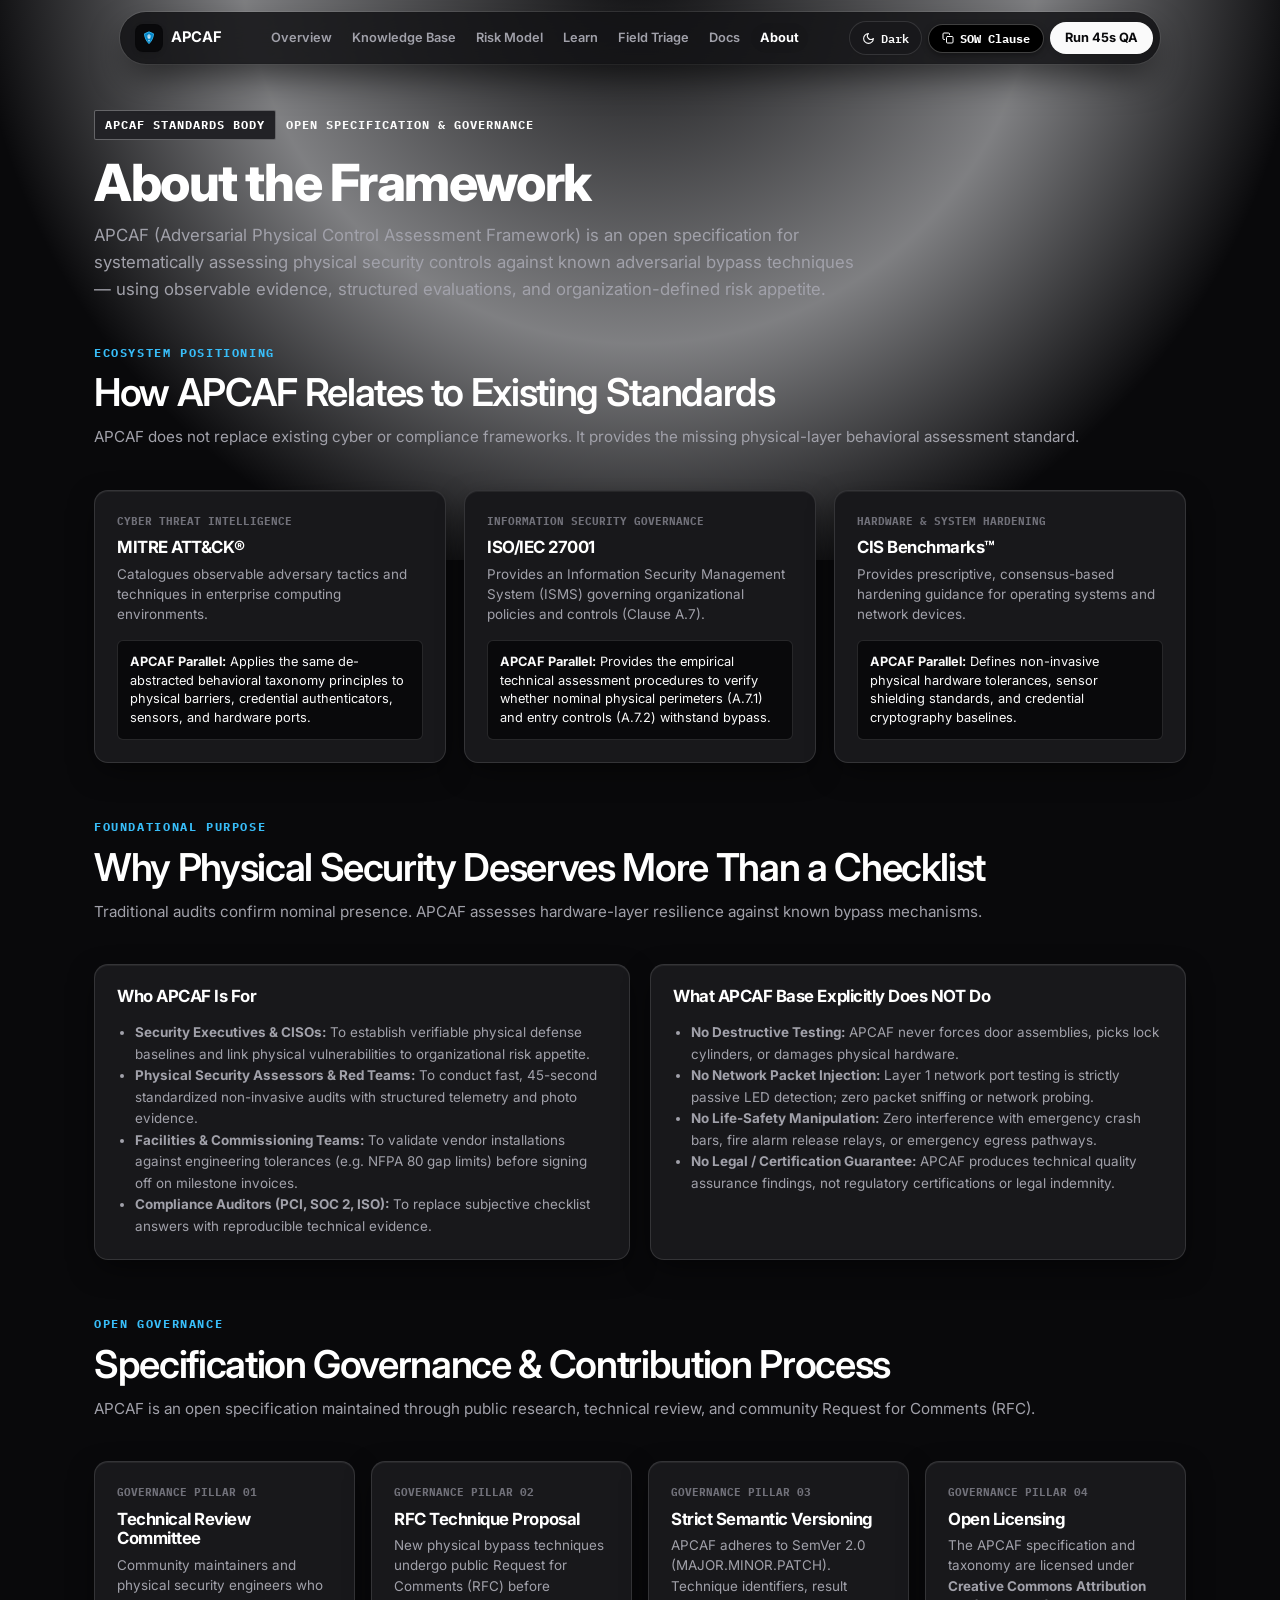
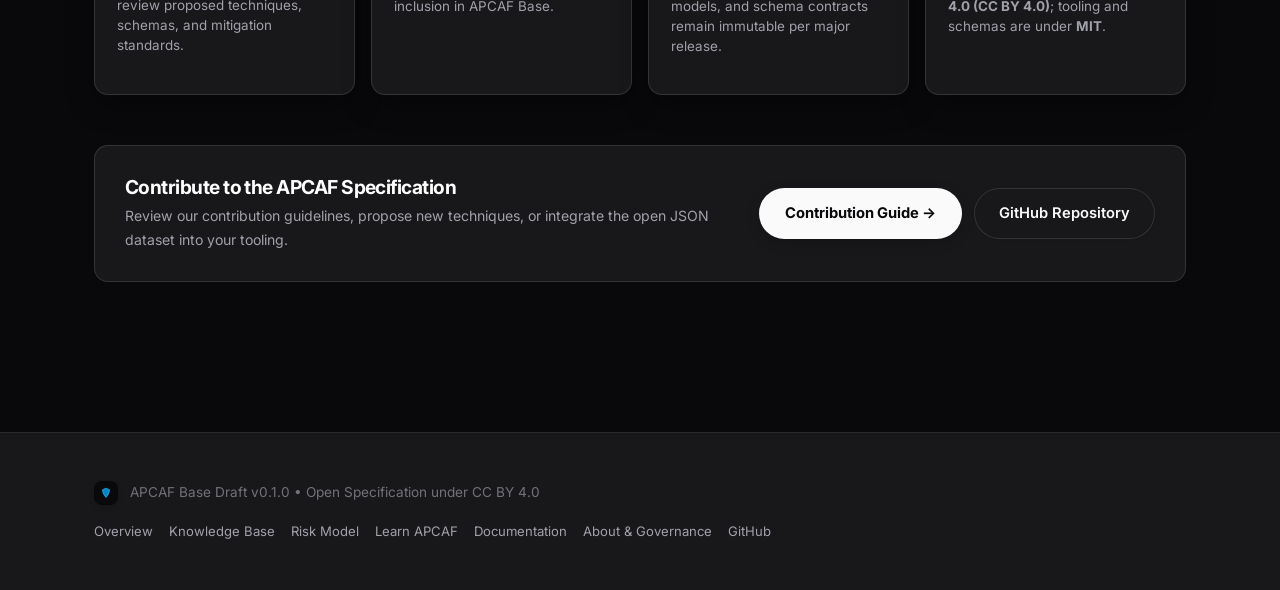
==== about.html @ a684bf60 "feat(standards): elevate APCAF into standards-grade framework with deterministic risk context & 6-ta" ====
<!DOCTYPE html>
<html lang="en">
<head>
  <meta charset="UTF-8">
  <meta name="viewport" content="width=device-width, initial-scale=1.0">
  <title>About APCAF • Open Physical Security Standard &amp; Governance</title>
  <meta name="description" content="Why APCAF exists, who it is for, framework boundaries, governance model, and how it aligns with MITRE ATT&CK, ISO 27001, and CIS Benchmarks.">
  
  <link rel="icon" type="image/svg+xml" href="favicon.svg">

  <!-- Typography System: Inter & IBM Plex Mono -->
  <link rel="preconnect" href="https://fonts.googleapis.com">
  <link rel="preconnect" href="https://fonts.gstatic.com" crossorigin>
  <link href="https://fonts.googleapis.com/css2?family=IBM+Plex+Mono:wght@400;500;600;700&family=Inter:wght@400;500;600;700;800&display=swap" rel="stylesheet">
  
  <link rel="stylesheet" href="styles.css">
</head>
<body>

  <!-- Precision Ambient Light Beam -->
  <div class="hero-ambient-glow"></div>

  <!-- High-End Navigation Bar -->
  <header class="site-header">
    <div class="nav-wrap">
      <a href="index.html" class="brand-link" aria-label="APCAF Home">
        <div class="brand-icon-box">
          <svg width="18" height="18" viewBox="0 0 64 64" fill="none">
            <path d="M32 10 L48 17 C48 31 39.5 45 32 52 C24.5 45 16 31 16 17 Z" fill="#0284c7" stroke="#38bdf8" stroke-width="3" stroke-linejoin="round" />
            <path d="M32 19 V35 M26 25 H38 M28 31 H36" stroke="#ffffff" stroke-width="3" stroke-linecap="round" />
            <circle cx="32" cy="42" r="2.5" fill="#ffffff" />
          </svg>
        </div>
        <span class="brand-badge">APCAF</span>
      </a>

      <nav>
        <ul class="nav-menu">
          <li><a href="index.html">Overview</a></li>
          <li><a href="repository.html">Knowledge Base</a></li>
          <li><a href="risk.html">Risk Model</a></li>
          <li><a href="learn.html">Learn</a></li>
          <li><a href="tools/field-triage.html">Field Triage</a></li>
          <li><a href="docs.html">Docs</a></li>
          <li><a href="about.html" class="active">About</a></li>
        </ul>
      </nav>

      <div class="nav-actions">
        <!-- Theme Toggle -->
        <button type="button" class="btn-theme-toggle" onclick="cycleTheme()" aria-label="Cycle display theme (Dark, Light, System)">
          <svg class="icon-svg" width="13" height="13" viewBox="0 0 24 24" fill="none" stroke="currentColor" stroke-width="2"><path d="M12 3a6 6 0 0 0 9 9 9 9 0 1 1-9-9Z"></path></svg>
          <span>Dark</span>
        </button>
        <button type="button" class="btn-nav-sow" onclick="openSowModal()">
          <svg width="12" height="12" viewBox="0 0 24 24" fill="none" stroke="currentColor" stroke-width="2" stroke-linecap="round" stroke-linejoin="round">
            <rect x="9" y="9" width="13" height="13" rx="2" ry="2"></rect>
            <path d="M5 15H4a2 2 0 0 1-2-2V4a2 2 0 0 1 2-2h9a2 2 0 0 1 2 2v1"></path>
          </svg>
          SOW Clause
        </button>
        <a href="tools/field-triage.html" class="btn-nav-primary">
          Run 45s QA
        </a>
        <button type="button" class="btn-mobile-menu-toggle" id="mobileMenuToggleBtn" onclick="toggleMobileMenu()" aria-label="Toggle Navigation Menu">
          <svg width="18" height="18" viewBox="0 0 24 24" fill="none" stroke="currentColor" stroke-width="2" stroke-linecap="round" stroke-linejoin="round">
            <line x1="3" y1="12" x2="21" y2="12"></line>
            <line x1="3" y1="6" x2="21" y2="6"></line>
            <line x1="3" y1="18" x2="21" y2="18"></line>
          </svg>
        </button>
      </div>

      <!-- Mobile Navigation Drawer -->
      <div class="mobile-nav-drawer" id="mobileNavMenu">
        <a href="index.html" onclick="closeMobileMenu()">Overview</a>
        <a href="repository.html" onclick="closeMobileMenu()">Knowledge Base (Rules)</a>
        <a href="risk.html" onclick="closeMobileMenu()">Risk Model</a>
        <a href="learn.html" onclick="closeMobileMenu()">Learn APCAF (Field Guide)</a>
        <a href="tools/field-triage.html" onclick="closeMobileMenu()">45s Field Triage</a>
        <a href="docs.html" onclick="closeMobileMenu()">Technical Documentation</a>
        <a href="about.html" class="active" onclick="closeMobileMenu()">About &amp; Governance</a>
      </div>
    </div>
  </header>

  <main class="container risk-page-wrap">
    
    <!-- Hero Block -->
    <div class="risk-head-block">
      <div class="spec-tagline">
        <span class="spec-tagline-kicker">APCAF STANDARDS BODY</span>
        <span class="spec-tagline-title">OPEN SPECIFICATION &amp; GOVERNANCE</span>
      </div>
      <h1 style="font-size: clamp(2rem, 4.2vw, 3.2rem); font-weight: 800; color: var(--text-pure); margin-bottom: 12px; line-height: 1.1;">
        About the Framework
      </h1>
      <p style="font-size: 1.05rem; color: var(--text-body); line-height: 1.6; max-width: 780px;">
        APCAF (Adversarial Physical Control Assessment Framework) is an open specification for systematically assessing physical security controls against known adversarial bypass techniques — using observable evidence, structured evaluations, and organization-defined risk appetite.
      </p>
    </div>

    <!-- Section 1: Strategic Alignment Matrix -->
    <section style="margin-bottom: 50px;">
      <div class="section-head">
        <span class="section-eyebrow">Ecosystem Positioning</span>
        <h2>How APCAF Relates to Existing Standards</h2>
        <p>APCAF does not replace existing cyber or compliance frameworks. It provides the missing physical-layer behavioral assessment standard.</p>
      </div>

      <div style="display: grid; grid-template-columns: repeat(auto-fit, minmax(280px, 1fr)); gap: 18px;">
        
        <div class="risk-axis-card">
          <div class="scenario-tag">Cyber Threat Intelligence</div>
          <h3>MITRE ATT&amp;CK&reg;</h3>
          <p>Catalogues observable adversary tactics and techniques in enterprise computing environments.</p>
          <div style="margin-top: auto; padding: 12px; background: var(--bg-app); border: 1px solid var(--border-card); border-radius: var(--radius-xs); font-size: 0.8rem; color: var(--text-head); line-height: 1.45;">
            <strong>APCAF Parallel:</strong> Applies the same de-abstracted behavioral taxonomy principles to physical barriers, credential authenticators, sensors, and hardware ports.
          </div>
        </div>

        <div class="risk-axis-card">
          <div class="scenario-tag">Information Security Governance</div>
          <h3>ISO/IEC 27001</h3>
          <p>Provides an Information Security Management System (ISMS) governing organizational policies and controls (Clause A.7).</p>
          <div style="margin-top: auto; padding: 12px; background: var(--bg-app); border: 1px solid var(--border-card); border-radius: var(--radius-xs); font-size: 0.8rem; color: var(--text-head); line-height: 1.45;">
            <strong>APCAF Parallel:</strong> Provides the empirical technical assessment procedures to verify whether nominal physical perimeters (A.7.1) and entry controls (A.7.2) withstand bypass.
          </div>
        </div>

        <div class="risk-axis-card">
          <div class="scenario-tag">Hardware &amp; System Hardening</div>
          <h3>CIS Benchmarks&trade;</h3>
          <p>Provides prescriptive, consensus-based hardening guidance for operating systems and network devices.</p>
          <div style="margin-top: auto; padding: 12px; background: var(--bg-app); border: 1px solid var(--border-card); border-radius: var(--radius-xs); font-size: 0.8rem; color: var(--text-head); line-height: 1.45;">
            <strong>APCAF Parallel:</strong> Defines non-invasive physical hardware tolerances, sensor shielding standards, and credential cryptography baselines.
          </div>
        </div>

      </div>
    </section>

    <!-- Section 2: Core Purpose & Audience -->
    <section style="margin-bottom: 50px;">
      <div class="section-head">
        <span class="section-eyebrow">Foundational Purpose</span>
        <h2>Why Physical Security Deserves More Than a Checklist</h2>
        <p>Traditional audits confirm nominal presence. APCAF assesses hardware-layer resilience against known bypass mechanisms.</p>
      </div>

      <div style="display: grid; grid-template-columns: 1fr 1fr; gap: 20px;">
        
        <div class="risk-axis-card">
          <h3>Who APCAF Is For</h3>
          <ul style="font-size: 0.84rem; color: var(--text-body); line-height: 1.6; padding-left: 18px; margin-top: 10px;">
            <li><strong>Security Executives &amp; CISOs:</strong> To establish verifiable physical defense baselines and link physical vulnerabilities to organizational risk appetite.</li>
            <li><strong>Physical Security Assessors &amp; Red Teams:</strong> To conduct fast, 45-second standardized non-invasive audits with structured telemetry and photo evidence.</li>
            <li><strong>Facilities &amp; Commissioning Teams:</strong> To validate vendor installations against engineering tolerances (e.g. NFPA 80 gap limits) before signing off on milestone invoices.</li>
            <li><strong>Compliance Auditors (PCI, SOC 2, ISO):</strong> To replace subjective checklist answers with reproducible technical evidence.</li>
          </ul>
        </div>

        <div class="risk-axis-card">
          <h3>What APCAF Base Explicitly Does NOT Do</h3>
          <ul style="font-size: 0.84rem; color: var(--text-body); line-height: 1.6; padding-left: 18px; margin-top: 10px;">
            <li><strong>No Destructive Testing:</strong> APCAF never forces door assemblies, picks lock cylinders, or damages physical hardware.</li>
            <li><strong>No Network Packet Injection:</strong> Layer 1 network port testing is strictly passive LED detection; zero packet sniffing or network probing.</li>
            <li><strong>No Life-Safety Manipulation:</strong> Zero interference with emergency crash bars, fire alarm release relays, or emergency egress pathways.</li>
            <li><strong>No Legal / Certification Guarantee:</strong> APCAF produces technical quality assurance findings, not regulatory certifications or legal indemnity.</li>
          </ul>
        </div>

      </div>
    </section>

    <!-- Section 3: Open Governance Model -->
    <section style="margin-bottom: 50px;">
      <div class="section-head">
        <span class="section-eyebrow">Open Governance</span>
        <h2>Specification Governance &amp; Contribution Process</h2>
        <p>APCAF is an open specification maintained through public research, technical review, and community Request for Comments (RFC).</p>
      </div>

      <div style="display: grid; grid-template-columns: repeat(auto-fit, minmax(260px, 1fr)); gap: 16px;">
        
        <div class="risk-axis-card">
          <div class="scenario-tag">Governance Pillar 01</div>
          <h3>Technical Review Committee</h3>
          <p>Community maintainers and physical security engineers who review proposed techniques, schemas, and mitigation standards.</p>
        </div>

        <div class="risk-axis-card">
          <div class="scenario-tag">Governance Pillar 02</div>
          <h3>RFC Technique Proposal</h3>
          <p>New physical bypass techniques undergo public Request for Comments (RFC) before inclusion in APCAF Base.</p>
        </div>

        <div class="risk-axis-card">
          <div class="scenario-tag">Governance Pillar 03</div>
          <h3>Strict Semantic Versioning</h3>
          <p>APCAF adheres to SemVer 2.0 (MAJOR.MINOR.PATCH). Technique identifiers, result models, and schema contracts remain immutable per major release.</p>
        </div>

        <div class="risk-axis-card">
          <div class="scenario-tag">Governance Pillar 04</div>
          <h3>Open Licensing</h3>
          <p>The APCAF specification and taxonomy are licensed under <strong>Creative Commons Attribution 4.0 (CC BY 4.0)</strong>; tooling and schemas are under <strong>MIT</strong>.</p>
        </div>

      </div>
    </section>

    <!-- Bottom CTA Bar -->
    <div style="background: var(--bg-surface); border: 1px solid var(--border-card); border-radius: var(--radius-md); padding: 30px; display: flex; align-items: center; justify-content: space-between; flex-wrap: wrap; gap: 20px;">
      <div>
        <h3 style="font-size: 1.2rem; font-weight: 700; color: var(--text-pure); margin-bottom: 6px;">Contribute to the APCAF Specification</h3>
        <p style="font-size: 0.88rem; color: var(--text-body); max-width: 600px;">Review our contribution guidelines, propose new techniques, or integrate the open JSON dataset into your tooling.</p>
      </div>
      <div style="display: flex; gap: 12px; flex-wrap: wrap;">
        <a href="https://github.com/zoecyber001/APCAF/blob/main/CONTRIBUTING.md" target="_blank" rel="noopener" class="resend-btn-main">
          Contribution Guide →
        </a>
        <a href="https://github.com/zoecyber001/APCAF" target="_blank" rel="noopener" class="resend-btn-ghost">
          GitHub Repository
        </a>
      </div>
    </div>

  </main>

  <!-- Site Footer -->
  <footer class="site-footer">
    <div class="container footer-inner">
      <div style="display: flex; align-items: center; gap: 12px;">
        <div class="brand-icon-box" style="width: 24px; height: 24px;">
          <svg width="14" height="14" viewBox="0 0 64 64" fill="none">
            <path d="M32 10 L48 17 C48 31 39.5 45 32 52 C24.5 45 16 31 16 17 Z" fill="#0284c7" stroke="#38bdf8" stroke-width="3" stroke-linejoin="round" />
          </svg>
        </div>
        <div style="font-size: 0.85rem; color: var(--text-dim);">
          APCAF Base Draft v0.1.0 • Open Specification under CC BY 4.0
        </div>
      </div>
      <div style="display: flex; gap: 16px; flex-wrap: wrap;">
        <a href="index.html" style="font-size: 0.82rem; color: var(--text-body);">Overview</a>
        <a href="repository.html" style="font-size: 0.82rem; color: var(--text-body);">Knowledge Base</a>
        <a href="risk.html" style="font-size: 0.82rem; color: var(--text-body);">Risk Model</a>
        <a href="learn.html" style="font-size: 0.82rem; color: var(--text-body);">Learn APCAF</a>
        <a href="docs.html" style="font-size: 0.82rem; color: var(--text-body);">Documentation</a>
        <a href="about.html" style="font-size: 0.82rem; color: var(--text-body);">About &amp; Governance</a>
        <a href="https://github.com/zoecyber001/APCAF" target="_blank" rel="noopener" style="font-size: 0.82rem; color: var(--text-body);">GitHub</a>
      </div>
    </div>
  </footer>

  <!-- SOW Consent Clause Modal Sheet -->
  <div class="modal-overlay modal-sheet-backdrop" id="sowModal">
    <div class="modal-sheet modal-sheet-card">
      <div class="modal-sheet-head modal-sheet-header">
        <div>
          <span class="chip-tag">Engagement Addendum</span>
          <h3 style="margin-top: 6px; font-size: 1.15rem;">Audit Scope &amp; Consent Clause</h3>
        </div>
        <button type="button" class="modal-close-btn" onclick="closeSowModal()" aria-label="Close">
          <svg width="14" height="14" viewBox="0 0 24 24" fill="none" stroke="currentColor" stroke-width="2" stroke-linecap="round" stroke-linejoin="round">
            <line x1="18" y1="6" x2="6" y2="18"></line>
            <line x1="6" y1="6" x2="18" y2="18"></line>
          </svg>
        </button>
      </div>
      <div class="modal-sheet-body">
        <p style="font-size: 0.86rem; color: var(--text-body); margin-bottom: 14px;">
          Standard single-sentence addendum for Master Services Agreements (MSA), Statements of Work (SOW), and vendor commissioning contracts:
        </p>
        <div class="sow-clause-box" id="sowClauseText">"Client explicitly authorizes the assessment team to perform non-invasive physical security control evaluations, passive radio frequency (RF) credential reads, and non-intrusive physical network port link detection during the inspection to verify vendor hardware installation specifications."</div>
        <div style="margin-top: 14px; font-size: 0.8rem; color: var(--text-dim);">
          &bull; <strong>Strictly Non-Invasive:</strong> Zero packet transmission, zero destructive bypass tools, zero life-safety interference.<br>
          &bull; <strong>Defensible Quality Assurance:</strong> Yields structured observations and deterministic risk context.
        </div>
      </div>
      <div class="modal-sheet-actions">
        <button type="button" class="resend-btn-main" style="width: 100%;" onclick="copySowClause()">
          Copy SOW Clause to Clipboard
        </button>
      </div>
    </div>
  </div>

  <script src="app.js"></script>
</body>
</html>
---- styles.css ----
/* ==========================================================================
   APCAF - Institutional Design System & Theme Engine
   Dark Mode (Default & Terminal/Field Ops) • Light Mode (Documentation & Reports)
   Typography: Strict Standards System: Inter (UI / Headings / Body) & IBM Plex Mono (Technical / Data / Metrics)
   ========================================================================== */

:root,
[data-theme="dark"] {
  /* High-Precision Institutional Dark Palette (Default) */
  --bg-app: #09090b;
  --bg-subtle: #121215;
  --bg-surface: #18181b;
  --bg-surface-elevated: #222226;
  --bg-surface-hover: #27272a;
  --bg-glass: rgba(18, 18, 21, 0.85);
  --bg-glass-card: rgba(24, 24, 27, 0.92);

  /* Hairline Precision Borders & Calipers */
  --border-subtle: rgba(255, 255, 255, 0.08);
  --border-card: rgba(255, 255, 255, 0.12);
  --border-active: rgba(255, 255, 255, 0.30);
  --border-dark: #38bdf8;

  /* Typography */
  --text-pure: #ffffff;
  --text-head: #fafafa;
  --text-body: #a1a1aa;
  --text-dim: #71717a;
  --text-muted: #52525b;

  /* Primary Action Buttons */
  --btn-primary-bg: #fafafa;
  --btn-primary-text: #09090b;
  --btn-primary-hover: #ffffff;

  /* Status Colors */
  --status-hardened: #22c55e;
  --status-hardened-bg: rgba(34, 197, 94, 0.12);
  --status-hardened-border: rgba(34, 197, 94, 0.28);

  --status-defect: #ef4444;
  --status-defect-bg: rgba(239, 68, 68, 0.12);
  --status-defect-border: rgba(239, 68, 68, 0.28);

  --status-warning: #f59e0b;
  --status-warning-bg: rgba(245, 158, 11, 0.12);
  --status-warning-border: rgba(245, 158, 11, 0.28);

  --accent-sky: #38bdf8;
  --accent-sky-bg: rgba(56, 189, 248, 0.12);
  --accent-blue-subtle: #38bdf8;

  /* Typography: Strict Institutional Standards System */
  --font-sans: 'Inter', -apple-system, BlinkMacSystemFont, 'Segoe UI', Roboto, sans-serif;
  --font-display: 'Inter', -apple-system, BlinkMacSystemFont, 'Segoe UI', Roboto, sans-serif;
  --font-mono: 'IBM Plex Mono', monospace;

  /* Physics & Radii */
  --ease-spring: cubic-bezier(0.16, 1, 0.3, 1);
  --ease-out: cubic-bezier(0.25, 1, 0.5, 1);
  
  --radius-xs: 6px;
  --radius-sm: 10px;
  --radius-md: 14px;
  --radius-lg: 20px;
  --radius-pill: 9999px;

  /* Ambient Soft Layered Shadows */
  --shadow-card: 0 10px 30px -6px rgba(0, 0, 0, 0.6), inset 0 1px 0 rgba(255, 255, 255, 0.06);
  --shadow-nav: 0 16px 36px -8px rgba(0, 0, 0, 0.7), 0 0 0 1px rgba(255, 255, 255, 0.1);
  --shadow-modal: 0 32px 80px -16px rgba(0, 0, 0, 0.8), 0 0 0 1px var(--border-card);
}

[data-theme="light"] {
  /* High-End Swiss & Enterprise Light Neutral Palette */
  --bg-app: #f8fafc;
  --bg-subtle: #f1f5f9;
  --bg-surface: #ffffff;
  --bg-surface-elevated: #f8fafc;
  --bg-surface-hover: #e2e8f0;
  --bg-glass: rgba(255, 255, 255, 0.90);
  --bg-glass-card: rgba(255, 255, 255, 0.96);

  --border-subtle: rgba(0, 0, 0, 0.07);
  --border-card: rgba(0, 0, 0, 0.10);
  --border-active: rgba(0, 0, 0, 0.24);
  --border-dark: #09090b;

  --text-pure: #09090b;
  --text-head: #0f172a;
  --text-body: #334155;
  --text-dim: #64748b;
  --text-muted: #94a3b8;

  --btn-primary-bg: #0f172a;
  --btn-primary-text: #ffffff;
  --btn-primary-hover: #1e293b;

  --status-hardened: #15803d;
  --status-hardened-bg: #f0fdf4;
  --status-hardened-border: #bbf7d0;

  --status-defect: #b91c1c;
  --status-defect-bg: #fef2f2;
  --status-defect-border: #fecaca;

  --status-warning: #b45309;
  --status-warning-bg: #fffbeb;
  --status-warning-border: #fde68a;

  --accent-sky: #0284c7;
  --accent-sky-bg: #f0f9ff;
  --accent-blue-subtle: #0284c7;

  --shadow-card: 0 10px 30px -6px rgba(0, 0, 0, 0.04), 0 20px 40px -12px rgba(0, 0, 0, 0.02), inset 0 1px 0 rgba(255, 255, 255, 1);
  --shadow-nav: 0 16px 36px -8px rgba(0, 0, 0, 0.08), 0 0 0 1px rgba(0, 0, 0, 0.06), inset 0 1px 0 rgba(255, 255, 255, 0.95);
  --shadow-modal: 0 32px 80px -16px rgba(0, 0, 0, 0.16), 0 0 0 1px var(--border-card);
}

/* Reset */
*, *::before, *::after {
  box-sizing: border-box;
  margin: 0;
  padding: 0;
}

html {
  scroll-behavior: smooth;
  -webkit-text-size-adjust: 100%;
}

/* Accessible Focus Indicators */
:focus-visible {
  outline: 2px solid var(--accent-blue-subtle);
  outline-offset: 2px;
}

/* Reduced Motion Override */
@media (prefers-reduced-motion: reduce) {
  *, *::before, *::after {
    animation-duration: 0.01ms !important;
    animation-iteration-count: 1 !important;
    transition-duration: 0.01ms !important;
    scroll-behavior: auto !important;
  }
}

body {
  background-color: var(--bg-app);
  color: var(--text-head);
  font-family: var(--font-sans);
  line-height: 1.6;
  -webkit-font-smoothing: antialiased;
  -moz-osx-font-smoothing: grayscale;
  overflow-x: hidden;
  position: relative;
  min-height: 100vh;
}

.icon-svg {
  display: inline-block;
  vertical-align: middle;
  flex-shrink: 0;
}

/* Crisp Top Ambient Light Beam */
.hero-ambient-glow {
  position: absolute;
  top: 0;
  left: 50%;
  transform: translateX(-50%);
  width: 100%;
  max-width: 1400px;
  height: clamp(380px, 45vw, 560px);
  background: radial-gradient(circle at 50% -10%, rgba(0, 0, 0, 0.035) 0%, rgba(244, 245, 248, 0.5) 45%, transparent 75%);
  pointer-events: none;
  z-index: 0;
}

h1, h2, h3, h4 {
  font-family: var(--font-sans);
  color: var(--text-pure);
  letter-spacing: -0.028em;
  line-height: 1.15;
  font-weight: 600;
}

p {
  color: var(--text-body);
  font-size: 0.95rem;
  line-height: 1.65;
}

a {
  color: var(--text-head);
  text-decoration: none;
  transition: color 140ms var(--ease-out);
}

a:hover {
  color: var(--text-pure);
}

code, pre {
  font-family: var(--font-mono);
  font-variant-numeric: tabular-nums;
}

.container {
  width: 100%;
  max-width: 1140px;
  margin: 0 auto;
  padding: 0 clamp(16px, 3.5vw, 24px);
  position: relative;
  z-index: 1;
}

/* ==========================================================================
   High-End Glassmorphic Floating Island Navigation
   ========================================================================== */
.site-header {
  position: fixed;
  top: 12px;
  left: 0;
  right: 0;
  z-index: 100;
  pointer-events: none;
  display: flex;
  justify-content: center;
  padding: 0 clamp(10px, 2vw, 16px);
}

.nav-wrap {
  pointer-events: auto;
  width: 100%;
  max-width: 1040px;
  height: 52px;
  background: var(--bg-glass);
  backdrop-filter: blur(28px) saturate(200%);
  -webkit-backdrop-filter: blur(28px) saturate(200%);
  border: 1px solid rgba(0, 0, 0, 0.08);
  border-radius: var(--radius-pill);
  box-shadow: var(--shadow-nav);
  display: flex;
  align-items: center;
  justify-content: space-between;
  padding: 0 6px 0 clamp(8px, 1.5vw, 14px);
  position: relative;
  transition: transform 200ms var(--ease-spring), box-shadow 200ms ease;
}

.brand-link {
  display: flex;
  align-items: center;
  gap: 8px;
  text-decoration: none;
  flex-shrink: 0;
}

.brand-icon-box {
  width: 28px;
  height: 28px;
  border-radius: 8px;
  background: #09090b;
  border: 1px solid rgba(0, 0, 0, 0.1);
  display: flex;
  align-items: center;
  justify-content: center;
  color: #ffffff;
  box-shadow: 0 2px 5px rgba(0, 0, 0, 0.12);
}

.brand-badge {
  font-family: var(--font-sans);
  font-size: 0.92rem;
  font-weight: 700;
  letter-spacing: -0.02em;
  color: var(--text-pure);
}

.nav-menu {
  display: flex;
  align-items: center;
  gap: 2px;
  list-style: none;
}

.nav-menu a {
  font-size: 0.8rem;
  font-weight: 600;
  color: var(--text-body);
  padding: 5px 9px;
  border-radius: var(--radius-pill);
  transition: color 140ms var(--ease-out), background 140ms var(--ease-out);
  display: inline-block;
  white-space: nowrap;
}

.nav-menu a:hover {
  color: var(--text-pure);
  background: rgba(0, 0, 0, 0.04);
}

.nav-menu a.active {
  color: var(--text-pure);
  background: rgba(0, 0, 0, 0.06);
  font-weight: 700;
}

.nav-actions {
  display: flex;
  align-items: center;
  gap: 6px;
  flex-shrink: 0;
}

/* Mobile Menu Toggle Button */
.btn-mobile-menu-toggle {
  display: none;
  align-items: center;
  justify-content: center;
  width: 36px;
  height: 36px;
  border-radius: var(--radius-pill);
  background: var(--bg-surface);
  border: 1px solid var(--border-card);
  color: var(--text-head);
  cursor: pointer;
  padding: 0;
  transition: all 140ms var(--ease-out);
}

.btn-mobile-menu-toggle:hover {
  background: var(--bg-subtle);
  color: var(--text-pure);
}

/* Mobile Navigation Dropdown Sheet */
.mobile-nav-drawer {
  position: absolute;
  top: calc(100% + 10px);
  left: 0;
  right: 0;
  background: var(--bg-surface);
  border: 1px solid var(--border-card);
  border-radius: var(--radius-md);
  box-shadow: var(--shadow-modal);
  padding: 12px;
  display: none;
  flex-direction: column;
  gap: 4px;
  z-index: 250;
  animation: fadeIn 150ms var(--ease-spring);
}

.mobile-nav-drawer.open {
  display: flex;
}

.mobile-nav-drawer a {
  display: flex;
  align-items: center;
  justify-content: space-between;
  padding: 10px 14px;
  font-size: 0.88rem;
  font-weight: 600;
  color: var(--text-body);
  border-radius: var(--radius-sm);
  transition: all 120ms ease;
}

.mobile-nav-drawer a:hover, .mobile-nav-drawer a.active {
  background: var(--bg-surface-elevated);
  color: var(--text-pure);
}

.mobile-nav-drawer a.active {
  color: var(--text-pure);
  font-weight: 700;
}

.btn-nav-sow {
  padding: 6px 13px;
  font-size: 0.76rem;
  font-weight: 700;
  font-family: var(--font-mono);
  border-radius: var(--radius-pill);
  background: #000000 !important;
  color: #ffffff !important;
  border: 1px solid rgba(255, 255, 255, 0.25) !important;
  cursor: pointer;
  display: inline-flex;
  align-items: center;
  gap: 6px;
  box-shadow: 0 2px 6px rgba(0, 0, 0, 0.4);
  transition: all 140ms var(--ease-out);
  white-space: nowrap;
}

.btn-nav-sow svg {
  stroke: #ffffff !important;
}

.btn-nav-sow:hover {
  background: #18181b !important;
  color: #ffffff !important;
  border-color: rgba(255, 255, 255, 0.5) !important;
}

.btn-nav-primary {
  padding: 6px 15px;
  font-size: 0.8rem;
  font-weight: 700;
  border-radius: var(--radius-pill);
  background: var(--btn-primary-bg);
  color: var(--btn-primary-text);
  border: none;
  cursor: pointer;
  text-decoration: none;
  display: inline-flex;
  align-items: center;
  gap: 6px;
  box-shadow: 0 2px 6px rgba(0, 0, 0, 0.12);
  transition: transform 120ms var(--ease-spring), background 140ms var(--ease-out);
  white-space: nowrap;
}

.btn-nav-primary:hover {
  background: var(--btn-primary-hover);
}

.btn-nav-primary:active {
  transform: scale(0.96);
}

/* Responsive Navigation Breakpoints */
@media (max-width: 980px) {
  .nav-menu { display: none; }
  .btn-mobile-menu-toggle { display: inline-flex; }
}

@media (max-width: 600px) {
  .btn-nav-sow { display: none; }
}

@media (max-width: 460px) {
  .btn-nav-primary { display: none; }
}

@media (max-width: 480px) {
  .nav-wrap { height: 48px; padding: 0 4px 0 8px; }
  .brand-icon-box { width: 26px; height: 26px; }
  .brand-badge { font-size: 0.88rem; }
  .btn-mobile-menu-toggle { width: 32px; height: 32px; }
}

@media (max-width: 360px) {
  .brand-badge { display: none; }
}

/* ==========================================================================
   2-Column Hero Section with Seamless 3D Holographic WebGL Shield
   ========================================================================== */
.hero-section {
  padding: 104px 0 60px;
  position: relative;
}

.hero-grid {
  display: grid;
  grid-template-columns: 1.1fr 1fr;
  gap: clamp(20px, 4vw, 40px);
  align-items: center;
}

@media (max-width: 960px) {
  .hero-section {
    padding: 80px 0 32px;
  }

  .hero-grid {
    grid-template-columns: 1fr;
    gap: 18px;
    text-align: center;
  }

  .hero-left {
    align-items: center;
    text-align: center;
  }

  .resend-hero-title {
    font-size: clamp(1.95rem, 6.2vw, 3rem);
    margin-bottom: 12px;
  }

  .resend-hero-subtitle {
    font-size: 0.95rem;
    margin-left: auto;
    margin-right: auto;
    margin-bottom: 18px;
    max-width: 480px;
  }

  .resend-btn-cluster {
    justify-content: center;
    margin-bottom: 20px;
  }

  .hero-stats-row {
    justify-content: center;
    padding-top: 14px;
  }

  .hero-3d-stage {
    order: 2;
    height: clamp(200px, 45vw, 280px);
    min-height: 180px;
    margin-top: 4px;
  }
}

.hero-left {
  display: flex;
  flex-direction: column;
  align-items: flex-start;
  text-align: left;
}

.resend-hero-title {
  font-size: clamp(2.4rem, 5.5vw, 4.1rem);
  font-weight: 800;
  letter-spacing: -0.035em;
  line-height: 1.08;
  color: var(--text-pure);
  margin-bottom: clamp(16px, 2.5vw, 22px);
  word-break: break-word;
  text-rendering: optimizeLegibility;
  -webkit-font-smoothing: antialiased;
  -moz-osx-font-smoothing: grayscale;
}

.resend-hero-subtitle {
  font-size: clamp(1rem, 2vw, 1.15rem);
  color: var(--text-body);
  line-height: 1.55;
  margin-bottom: clamp(20px, 3.5vw, 28px);
  max-width: 520px;
}

.resend-btn-cluster {
  display: flex;
  align-items: center;
  gap: 12px;
  flex-wrap: wrap;
  margin-bottom: clamp(24px, 4vw, 32px);
  width: 100%;
}

.resend-btn-main {
  display: inline-flex;
  align-items: center;
  justify-content: center;
  gap: 8px;
  padding: 13px 26px;
  border-radius: var(--radius-pill);
  background: var(--btn-primary-bg);
  color: var(--btn-primary-text);
  font-size: 0.92rem;
  font-weight: 700;
  text-decoration: none;
  cursor: pointer;
  border: none;
  box-shadow: 0 4px 14px rgba(0, 0, 0, 0.15);
  transition: transform 120ms var(--ease-spring), background 140ms var(--ease-out);
  min-height: 44px;
}

.resend-btn-main:hover {
  background: var(--btn-primary-hover);
}

.resend-btn-main:active {
  transform: scale(0.97);
}

.resend-btn-ghost {
  display: inline-flex;
  align-items: center;
  justify-content: center;
  gap: 8px;
  padding: 13px 24px;
  border-radius: var(--radius-pill);
  background: var(--bg-surface);
  border: 1px solid var(--border-card);
  color: var(--text-head);
  font-size: 0.92rem;
  font-weight: 600;
  text-decoration: none;
  cursor: pointer;
  box-shadow: 0 1px 3px rgba(0, 0, 0, 0.04);
  transition: all 140ms var(--ease-out);
  min-height: 44px;
}

.resend-btn-ghost:hover {
  background: var(--bg-subtle);
  border-color: var(--border-active);
  color: var(--text-pure);
}

.resend-btn-ghost:active {
  transform: scale(0.975);
}

@media (max-width: 520px) {
  .resend-btn-cluster {
    flex-direction: column;
    align-items: stretch;
  }
  .resend-btn-main, .resend-btn-ghost {
    width: 100%;
    text-align: center;
  }
}

.hero-stats-row {
  display: flex;
  align-items: center;
  gap: clamp(16px, 3vw, 24px);
  padding-top: 18px;
  border-top: 1px solid var(--border-subtle);
  width: 100%;
  flex-wrap: wrap;
}

@media (max-width: 520px) {
  .hero-stats-row {
    display: grid;
    grid-template-columns: repeat(3, 1fr);
    gap: 12px;
  }
}

@media (max-width: 360px) {
  .hero-stats-row {
    grid-template-columns: 1fr;
    gap: 10px;
  }
}

.hero-stat-item {
  display: flex;
  flex-direction: column;
}

.hero-stat-val {
  font-family: var(--font-mono);
  font-size: clamp(1rem, 2.5vw, 1.2rem);
  font-weight: 700;
  color: var(--text-pure);
}

.hero-stat-lbl {
  font-size: 0.72rem;
  color: var(--text-dim);
  text-transform: uppercase;
  letter-spacing: 0.04em;
}

/* ==========================================================================
   Seamless 3D WebGL Holographic Stage (Direct on Page Canvas)
   ========================================================================== */
.hero-3d-stage {
  width: 100%;
  height: clamp(300px, 45vw, 480px);
  min-height: 220px;
  position: relative;
  display: flex;
  align-items: center;
  justify-content: center;
  pointer-events: auto;
  overflow: visible;
}

#threeCanvasContainer {
  width: 100%;
  height: 100%;
  position: absolute;
  inset: 0;
  cursor: grab;
  touch-action: none;
}

#threeCanvasContainer:active {
  cursor: grabbing;
}

/* ==========================================================================
   Compliance Trust / Standards Bar
   ========================================================================== */
.trust-bar {
  padding: clamp(24px, 4vw, 32px) 0 clamp(40px, 6vw, 64px);
  display: flex;
  flex-direction: column;
  align-items: center;
  gap: 14px;
}

.trust-title {
  font-family: var(--font-mono);
  font-size: 0.72rem;
  text-transform: uppercase;
  letter-spacing: 0.08em;
  color: var(--text-dim);
  text-align: center;
}

.trust-chips {
  display: flex;
  flex-wrap: wrap;
  gap: 8px;
  justify-content: center;
}

.trust-chip {
  padding: 6px 12px;
  border-radius: var(--radius-pill);
  background: var(--bg-surface);
  border: 1px solid var(--border-card);
  font-size: 0.76rem;
  font-weight: 600;
  color: var(--text-body);
  box-shadow: 0 1px 3px rgba(0, 0, 0, 0.03);
}

/* ==========================================================================
   Object Selection Grid: "What are you inspecting?"
   ========================================================================== */
.object-select-grid {
  display: grid;
  grid-template-columns: repeat(auto-fit, minmax(min(100%, 260px), 1fr));
  gap: 16px;
  margin-top: 24px;
}

.object-card {
  display: flex;
  flex-direction: column;
  background: var(--bg-surface);
  border: 1px solid var(--border-card);
  border-radius: var(--radius-md);
  padding: 24px;
  text-decoration: none;
  color: inherit;
  box-shadow: var(--shadow-card);
  transition: transform 160ms var(--ease-spring), border-color 140ms ease, box-shadow 160ms ease;
  position: relative;
  overflow: hidden;
}

.object-card:hover {
  transform: translateY(-3px);
  border-color: var(--border-active);
  box-shadow: 0 12px 28px -6px rgba(0, 0, 0, 0.09);
}

.object-card-header {
  display: flex;
  justify-content: space-between;
  align-items: center;
  margin-bottom: 16px;
}

.object-pill {
  font-family: var(--font-mono);
  font-size: 0.72rem;
  font-weight: 700;
  padding: 4px 10px;
  border-radius: var(--radius-pill);
  background: #09090b;
  color: #ffffff;
  letter-spacing: 0.06em;
}

.object-tid {
  font-family: var(--font-mono);
  font-size: 0.75rem;
  color: var(--text-dim);
  font-weight: 600;
}

.object-card-title {
  font-family: var(--font-sans);
  font-size: 1.15rem;
  font-weight: 700;
  color: var(--text-pure);
  margin-bottom: 8px;
  line-height: 1.25;
}

.object-card-desc {
  font-size: 0.85rem;
  color: var(--text-body);
  line-height: 1.5;
  margin-bottom: 20px;
  flex-grow: 1;
}

.object-card-footer {
  display: flex;
  justify-content: space-between;
  align-items: center;
  padding-top: 14px;
  border-top: 1px solid var(--border-subtle);
  font-family: var(--font-mono);
  font-size: 0.75rem;
  color: var(--text-dim);
}

.object-cta {
  font-weight: 700;
  color: var(--text-pure);
  display: inline-flex;
  align-items: center;
  gap: 4px;
  transition: transform 120ms ease;
}

.object-card:hover .object-cta {
  transform: translateX(3px);
}

/* ==========================================================================
   Atomic Red Team-Inspired Ecosystem / Projects Grid
   ========================================================================== */
.projects-grid {
  display: grid;
  grid-template-columns: repeat(auto-fit, minmax(min(100%, 240px), 1fr));
  gap: clamp(16px, 3vw, 24px);
  margin-top: 12px;
}

.project-card {
  position: relative;
  background: var(--bg-surface);
  border: 1px solid var(--border-card);
  border-radius: var(--radius-md);
  padding: 32px 20px 20px;
  display: flex;
  flex-direction: column;
  align-items: center;
  text-align: center;
  box-shadow: var(--shadow-card);
  transition: transform 180ms var(--ease-spring), border-color 140ms var(--ease-out), box-shadow 140ms ease;
}

.project-card:hover {
  transform: translateY(-3px);
  border-color: var(--border-active);
  box-shadow: 0 14px 32px -6px rgba(0, 0, 0, 0.08);
}

.project-badge-top {
  position: absolute;
  top: -12px;
  left: 50%;
  transform: translateX(-50%);
  background: var(--bg-surface);
  border: 1px solid var(--border-card);
  padding: 3px 12px;
  border-radius: var(--radius-pill);
  font-family: var(--font-mono);
  font-size: 0.7rem;
  font-weight: 700;
  color: var(--text-pure);
  box-shadow: 0 2px 6px rgba(0, 0, 0, 0.05);
  white-space: nowrap;
}

.project-icon-box {
  width: 48px;
  height: 48px;
  border-radius: var(--radius-sm);
  background: var(--bg-subtle);
  border: 1px solid var(--border-subtle);
  display: flex;
  align-items: center;
  justify-content: center;
  color: var(--text-pure);
  margin-bottom: 16px;
}

.project-card-title {
  font-size: 1.05rem;
  font-weight: 700;
  color: var(--text-pure);
  margin-bottom: 8px;
}

.project-card-desc {
  font-size: 0.82rem;
  color: var(--text-body);
  line-height: 1.5;
}

/* ==========================================================================
   Section Rhythm
   ========================================================================== */
.section {
  padding: clamp(48px, 8vw, 96px) 0;
  border-top: 1px solid var(--border-subtle);
}

.section-head {
  margin-bottom: clamp(24px, 4vw, 40px);
}

.section-eyebrow {
  font-family: var(--font-mono);
  font-size: 0.72rem;
  font-weight: 700;
  text-transform: uppercase;
  letter-spacing: 0.08em;
  color: var(--text-dim);
  display: block;
  margin-bottom: 8px;
}

.section-head h2 {
  font-size: clamp(1.6rem, 4vw, 2.4rem);
  letter-spacing: -0.035em;
  margin-bottom: 10px;
}

/* ==========================================================================
   Atomic Red Team-Inspired Documentation Portal (docs.html)
   ========================================================================== */
.docs-mobile-toc {
  display: none;
  background: var(--bg-surface);
  border: 1px solid var(--border-card);
  border-radius: var(--radius-md);
  padding: 12px 14px;
  margin-bottom: 18px;
  box-shadow: var(--shadow-card);
}

.docs-mobile-toc-head {
  display: flex;
  align-items: center;
  gap: 6px;
  font-family: var(--font-mono);
  font-size: 0.72rem;
  font-weight: 700;
  text-transform: uppercase;
  color: var(--text-dim);
  letter-spacing: 0.05em;
  margin-bottom: 8px;
}

.docs-mobile-toc-chips {
  display: flex;
  flex-wrap: wrap;
  gap: 6px;
}

.docs-page-layout {
  display: grid;
  grid-template-columns: 260px minmax(0, 1fr);
  gap: clamp(20px, 3vw, 40px);
  padding: 96px 0 80px;
  align-items: start;
  width: 100%;
  max-width: 1140px;
  margin: 0 auto;
  box-sizing: border-box;
}

@media (max-width: 900px) {
  .docs-mobile-toc {
    display: flex;
    flex-direction: column;
  }

  .docs-page-layout {
    grid-template-columns: 1fr;
    gap: 16px;
    padding-top: 76px;
  }
  
  .docs-sidebar {
    display: none !important;
  }
}

.docs-sidebar {
  position: sticky;
  top: 84px;
  background: var(--bg-surface);
  border: 1px solid var(--border-card);
  border-radius: var(--radius-md);
  padding: 20px;
  box-shadow: var(--shadow-card);
  display: flex;
  flex-direction: column;
  gap: 20px;
  max-height: calc(100vh - 120px);
  overflow-y: auto;
  box-sizing: border-box;
}

.docs-sidebar-group-title {
  font-family: var(--font-mono);
  font-size: 0.7rem;
  font-weight: 700;
  text-transform: uppercase;
  color: var(--text-dim);
  letter-spacing: 0.08em;
  margin-bottom: 8px;
}

.docs-nav-list {
  list-style: none;
  display: flex;
  flex-direction: column;
  gap: 4px;
}

.docs-nav-link {
  font-size: 0.84rem;
  font-weight: 500;
  color: var(--text-body);
  padding: 6px 10px;
  border-radius: var(--radius-xs);
  display: block;
  transition: all 140ms var(--ease-out);
}

.docs-nav-link:hover {
  background: var(--bg-subtle);
  color: var(--text-pure);
}

.docs-nav-link.active {
  background: var(--bg-surface-elevated);
  color: var(--text-pure);
  font-weight: 700;
  border-left: 2px solid #09090b;
}

.docs-breadcrumb {
  display: flex;
  align-items: center;
  gap: 8px;
  font-family: var(--font-mono);
  font-size: 0.72rem;
  color: var(--text-dim);
  margin-bottom: 8px;
  flex-wrap: wrap;
}

.docs-breadcrumb .active-crumb {
  color: var(--text-pure);
  font-weight: 600;
}

.docs-main-content {
  min-width: 0;
  width: 100%;
  display: flex;
  flex-direction: column;
  gap: clamp(24px, 4vw, 36px);
  box-sizing: border-box;
}

.doc-article {
  min-width: 0;
  width: 100%;
  background: var(--bg-surface);
  border: 1px solid var(--border-card);
  border-radius: var(--radius-lg);
  padding: clamp(18px, 3.5vw, 32px);
  box-shadow: var(--shadow-card);
  display: flex;
  flex-direction: column;
  gap: 20px;
  box-sizing: border-box;
  overflow: hidden;
}

.doc-article-head h1 {
  font-size: clamp(1.8rem, 4vw, 2.3rem);
  margin-top: 4px;
}

.doc-article-head h2 {
  font-size: clamp(1.4rem, 3.5vw, 1.8rem);
  margin-top: 4px;
}

.doc-code-block {
  max-width: 100%;
  background: #09090b;
  color: #f4f4f5;
  border-radius: var(--radius-sm);
  padding: 14px 16px;
  font-family: var(--font-mono);
  font-size: clamp(0.74rem, 1.8vw, 0.82rem);
  overflow-x: auto;
  position: relative;
  line-height: 1.6;
  box-sizing: border-box;
  -webkit-overflow-scrolling: touch;
}

.doc-code-block pre {
  max-width: 100%;
  overflow-x: auto;
  white-space: pre;
  margin: 0;
  padding-top: 18px;
}

.doc-code-block code {
  font-family: var(--font-mono);
}

.doc-copy-btn {
  position: absolute;
  top: 8px;
  right: 8px;
  background: rgba(255, 255, 255, 0.15);
  border: 1px solid rgba(255, 255, 255, 0.2);
  color: #ffffff;
  padding: 4px 8px;
  border-radius: var(--radius-xs);
  font-family: var(--font-mono);
  font-size: 0.68rem;
  cursor: pointer;
  transition: background 140ms ease;
  min-height: 28px;
}

.doc-copy-btn:hover {
  background: rgba(255, 255, 255, 0.3);
}

.atomic-step-list {
  display: flex;
  flex-direction: column;
  gap: 10px;
  margin-top: 8px;
}

.atomic-step-item {
  display: flex;
  align-items: flex-start;
  gap: 12px;
  padding: 12px 14px;
  background: var(--bg-surface-elevated);
  border: 1px solid var(--border-subtle);
  border-radius: var(--radius-sm);
  font-size: 0.84rem;
  color: var(--text-head);
  line-height: 1.45;
}

@media (max-width: 480px) {
  .atomic-step-item {
    flex-direction: column;
    gap: 6px;
  }
}

.atomic-step-num {
  font-family: var(--font-mono);
  font-size: 0.72rem;
  font-weight: 700;
  color: var(--text-pure);
  background: var(--bg-subtle);
  border: 1px solid var(--border-card);
  padding: 2px 6px;
  border-radius: var(--radius-xs);
  white-space: nowrap;
  flex-shrink: 0;
}

/* ==========================================================================
   SigmaHQ-Style Repository & Taxonomy Index
   ========================================================================== */
.repo-search-bar {
  display: flex;
  align-items: center;
  background: var(--bg-surface);
  border: 1px solid var(--border-card);
  border-radius: var(--radius-md);
  padding: 12px 16px;
  gap: 12px;
  margin-bottom: 16px;
  box-shadow: var(--shadow-card);
  transition: border-color 140ms var(--ease-out), box-shadow 140ms ease;
}

.repo-search-bar:focus-within {
  border-color: #09090b;
  box-shadow: 0 0 0 3px rgba(0, 0, 0, 0.06);
}

.repo-search-input {
  flex: 1;
  background: transparent;
  border: none;
  outline: none;
  color: var(--text-pure);
  font-family: var(--font-mono);
  font-size: 0.85rem;
  min-width: 0;
}

.repo-search-input::placeholder {
  color: var(--text-muted);
}

.tactic-tab-bar {
  display: flex;
  gap: 8px;
  overflow-x: auto;
  padding-bottom: 12px;
  margin-bottom: 24px;
  -webkit-overflow-scrolling: touch;
  scrollbar-width: none;
}

.tactic-tab-bar::-webkit-scrollbar {
  display: none;
}

.tactic-tab-btn {
  padding: 7px 15px;
  border-radius: var(--radius-pill);
  background: var(--bg-surface);
  border: 1px solid var(--border-card);
  color: var(--text-body);
  font-family: var(--font-mono);
  font-size: 0.75rem;
  font-weight: 600;
  cursor: pointer;
  white-space: nowrap;
  box-shadow: 0 1px 3px rgba(0, 0, 0, 0.03);
  transition: all 140ms var(--ease-out);
  min-height: 36px;
}

.tactic-tab-btn:hover {
  border-color: var(--border-active);
  color: var(--text-pure);
}

.tactic-tab-btn.active {
  background: #09090b;
  border-color: #09090b;
  color: #ffffff;
}

.technique-grid {
  display: grid;
  grid-template-columns: repeat(auto-fill, minmax(min(100%, 280px), 1fr));
  gap: 16px;
}

.technique-card {
  background: var(--bg-surface);
  border: 1px solid var(--border-card);
  border-radius: var(--radius-md);
  padding: 20px;
  cursor: pointer;
  box-shadow: var(--shadow-card);
  transition: transform 180ms var(--ease-spring), border-color 140ms var(--ease-out), box-shadow 140ms ease;
  display: flex;
  flex-direction: column;
  gap: 10px;
}

.technique-card:hover {
  transform: translateY(-2px);
  border-color: var(--border-active);
  box-shadow: 0 12px 32px -4px rgba(0, 0, 0, 0.08);
}

.technique-card:active {
  transform: scale(0.98);
}

.card-top-row {
  display: flex;
  justify-content: space-between;
  align-items: center;
  flex-wrap: wrap;
  gap: 6px;
}

.card-tech-id {
  font-family: var(--font-mono);
  font-size: 0.78rem;
  font-weight: 700;
  color: var(--text-pure);
}

.card-meta-tags {
  display: flex;
  gap: 6px;
  align-items: center;
}

.card-badge-severity {
  font-family: var(--font-mono);
  font-size: 0.66rem;
  font-weight: 700;
  padding: 2px 8px;
  border-radius: var(--radius-pill);
  letter-spacing: 0.02em;
}

.card-badge-severity.critical {
  background: #09090b;
  color: #ffffff;
  border: 1px solid #09090b;
}

.card-badge-severity.high {
  background: var(--bg-subtle);
  color: var(--text-pure);
  border: 1px solid var(--border-card);
}

.card-title {
  font-size: 1rem;
  font-weight: 700;
  color: var(--text-head);
}

.card-desc {
  font-size: 0.82rem;
  color: var(--text-body);
  line-height: 1.45;
}

.card-footer-info {
  margin-top: auto;
  padding-top: 10px;
  border-top: 1px solid var(--border-subtle);
  display: flex;
  justify-content: space-between;
  align-items: center;
  font-family: var(--font-mono);
  font-size: 0.7rem;
  color: var(--text-dim);
  flex-wrap: wrap;
  gap: 4px;
}

/* ==========================================================================
   Tactile 45s Field Triage Workbench
   Architectural Monochromatic Switch Deck
   ========================================================================== */
.workbench-deck {
  display: flex;
  flex-direction: column;
  gap: 32px;
}

.control-rows-container {
  display: flex;
  flex-direction: column;
  gap: 16px;
}

.control-spec-row {
  background: var(--bg-surface);
  border: 1px solid var(--border-card);
  border-radius: var(--radius-md);
  padding: clamp(16px, 3vw, 22px);
  display: flex;
  flex-direction: column;
  gap: 14px;
  box-shadow: var(--shadow-card);
}

.spec-row-head {
  display: flex;
  justify-content: space-between;
  align-items: center;
  flex-wrap: wrap;
  gap: 6px;
}

.spec-row-title {
  font-size: 0.95rem;
  font-weight: 700;
  color: var(--text-head);
}

.spec-row-time {
  font-family: var(--font-mono);
  font-size: 0.72rem;
  color: var(--text-dim);
}

.switch-opt-pair {
  display: grid;
  grid-template-columns: 1fr 1fr;
  gap: 10px;
}

@media (max-width: 680px) {
  .switch-opt-pair {
    grid-template-columns: 1fr;
  }
}

.switch-toggle-btn {
  padding: 12px 14px;
  border-radius: var(--radius-sm);
  background: var(--bg-surface-elevated);
  border: 1px solid var(--border-card);
  cursor: pointer;
  text-align: left;
  transition: all 140ms var(--ease-spring);
  color: var(--text-body);
  min-height: 50px;
}

.switch-toggle-btn:hover {
  background: var(--bg-subtle);
  border-color: var(--border-active);
  color: var(--text-pure);
}

.switch-toggle-btn:active {
  transform: scale(0.98);
}

.switch-toggle-btn.active-hardened {
  background: #ffffff;
  border: 1.5px solid #09090b;
  color: var(--text-pure);
  box-shadow: 0 4px 12px rgba(0, 0, 0, 0.05);
}

.switch-toggle-btn.active-hardened .toggle-title {
  color: var(--text-pure);
}

.switch-toggle-btn.active-soft,
.switch-toggle-btn.active-deficient,
.switch-toggle-btn.active-validation {
  background: #ffffff;
  border: 1.5px solid #09090b;
  color: var(--text-pure);
  box-shadow: 0 4px 12px rgba(0, 0, 0, 0.05);
}

.switch-toggle-btn.active-soft .toggle-title,
.switch-toggle-btn.active-deficient .toggle-title,
.switch-toggle-btn.active-validation .toggle-title {
  color: var(--text-pure);
}

.toggle-title {
  font-size: 0.85rem;
  font-weight: 700;
  display: flex;
  align-items: center;
  gap: 6px;
  color: var(--text-head);
}

.toggle-detail {
  font-size: 0.74rem;
  margin-top: 4px;
  color: var(--text-body);
  line-height: 1.35;
}

.telemetry-input-line {
  width: 100%;
  background: var(--bg-surface-elevated);
  border: 1px solid var(--border-subtle);
  border-radius: var(--radius-sm);
  padding: 10px 14px;
  color: var(--text-head);
  font-family: var(--font-mono);
  font-size: 0.8rem;
  outline: none;
  transition: border-color 140ms var(--ease-out);
  min-height: 42px;
}

.telemetry-input-line:focus {
  border-color: #09090b;
  background: var(--bg-surface);
}

/* ==========================================================================
   Executive CISO Notice Document Viewer
   ========================================================================== */
.executive-notice-deck {
  background: var(--bg-surface);
  border: 1px solid var(--border-card);
  border-radius: var(--radius-lg);
  overflow: hidden;
  box-shadow: var(--shadow-card);
}

.executive-notice-header {
  padding: 16px 20px;
  background: var(--bg-surface-elevated);
  border-bottom: 1px solid var(--border-subtle);
  display: flex;
  justify-content: space-between;
  align-items: center;
  flex-wrap: wrap;
  gap: 10px;
}

.notice-badge-stamp {
  font-family: var(--font-mono);
  font-size: 0.72rem;
  font-weight: 700;
  text-transform: uppercase;
  padding: 5px 12px;
  border-radius: var(--radius-pill);
  letter-spacing: 0.04em;
}

.notice-badge-stamp.hold {
  background: #09090b;
  color: #ffffff;
  border: 1px solid #09090b;
}

.notice-badge-stamp.cleared {
  background: var(--bg-subtle);
  color: var(--text-pure);
  border: 1px solid var(--border-card);
}

.notice-paper-body {
  padding: clamp(16px, 3.5vw, 28px);
  background: var(--bg-surface);
  display: flex;
  flex-direction: column;
  gap: 20px;
}

.memo-meta-grid {
  display: grid;
  grid-template-columns: repeat(auto-fit, minmax(min(100%, 180px), 1fr));
  gap: 12px;
  padding-bottom: 18px;
  border-bottom: 1px solid var(--border-subtle);
}

.memo-meta-item label {
  display: block;
  font-family: var(--font-mono);
  font-size: 0.68rem;
  font-weight: 700;
  text-transform: uppercase;
  color: var(--text-dim);
  margin-bottom: 2px;
}

.memo-meta-item span {
  font-size: 0.86rem;
  font-weight: 600;
  color: var(--text-head);
}

.notice-section-title {
  font-size: 0.82rem;
  font-weight: 700;
  text-transform: uppercase;
  letter-spacing: 0.06em;
  color: var(--text-pure);
  margin-bottom: 8px;
}

.table-scroll-container {
  width: 100%;
  overflow-x: auto;
  -webkit-overflow-scrolling: touch;
}

.punchlist-table {
  width: 100%;
  border-collapse: collapse;
  margin: 8px 0;
  font-size: 0.82rem;
  min-width: 500px;
}

.punchlist-table th {
  text-align: left;
  padding: 10px 14px;
  background: var(--bg-surface-elevated);
  color: var(--text-dim);
  font-family: var(--font-mono);
  font-size: 0.7rem;
  text-transform: uppercase;
  border-bottom: 1px solid var(--border-subtle);
}

.punchlist-table td {
  padding: 12px 14px;
  border-bottom: 1px solid var(--border-subtle);
  color: var(--text-head);
  vertical-align: top;
}

.punchlist-table tr:last-child td {
  border-bottom: none;
}

.executive-notice-footer {
  padding: 16px 20px;
  background: var(--bg-surface-elevated);
  border-top: 1px solid var(--border-subtle);
  display: flex;
  justify-content: space-between;
  align-items: center;
  flex-wrap: wrap;
  gap: 12px;
}

@media (max-width: 520px) {
  .executive-notice-footer {
    flex-direction: column;
    align-items: stretch;
  }
  .executive-notice-footer > div {
    display: flex;
    flex-direction: column;
    gap: 8px;
    width: 100%;
  }
  .executive-notice-footer button {
    width: 100%;
    justify-content: center;
    min-height: 42px;
  }
}

/* ==========================================================================
   CISO Retainage Strategy & Cross-Walk
   ========================================================================== */
.strategy-grid {
  display: grid;
  grid-template-columns: repeat(auto-fit, minmax(min(100%, 220px), 1fr));
  gap: 16px;
}

.strategy-box {
  background: var(--bg-surface);
  border: 1px solid var(--border-card);
  border-radius: var(--radius-md);
  padding: clamp(16px, 3vw, 24px);
  box-shadow: var(--shadow-card);
  transition: border-color 140ms var(--ease-out), transform 140ms var(--ease-spring);
}

.strategy-box:hover {
  border-color: var(--border-active);
  transform: translateY(-2px);
}

.strategy-tag {
  font-family: var(--font-mono);
  font-size: 0.72rem;
  font-weight: 700;
  color: var(--text-pure);
  margin-bottom: 10px;
  display: block;
}

.strategy-title {
  font-size: 1rem;
  font-weight: 700;
  margin-bottom: 8px;
}

.strategy-text {
  font-size: 0.84rem;
  color: var(--text-body);
  line-height: 1.5;
}

/* Table Crosswalk */
.table-container {
  border: 1px solid var(--border-card);
  border-radius: var(--radius-md);
  overflow-x: auto;
  background: var(--bg-surface);
  box-shadow: var(--shadow-card);
  -webkit-overflow-scrolling: touch;
}

.crosswalk-table {
  width: 100%;
  border-collapse: collapse;
  text-align: left;
  font-size: 0.85rem;
  min-width: 600px;
}

.crosswalk-table th {
  padding: 12px 16px;
  font-family: var(--font-mono);
  font-size: 0.72rem;
  font-weight: 700;
  text-transform: uppercase;
  color: var(--text-dim);
  border-bottom: 1px solid var(--border-subtle);
  background: var(--bg-surface-elevated);
}

.crosswalk-table td {
  padding: 14px 16px;
  border-bottom: 1px solid var(--border-subtle);
  color: var(--text-head);
  vertical-align: top;
}

.crosswalk-table tr:last-child td {
  border-bottom: none;
}

.crosswalk-table tr:hover td {
  background: var(--bg-surface-elevated);
}

/* Creative Technical Data Caliper & Architectural Taglines */
.spec-tagline {
  display: inline-flex;
  align-items: center;
  gap: 10px;
  font-family: var(--font-mono);
  font-size: 0.78rem;
  font-weight: 700;
  letter-spacing: 0.08em;
  color: var(--text-pure);
  margin-bottom: 14px;
  padding: 0;
  text-transform: uppercase;
}

.spec-tagline-kicker {
  color: var(--text-pure);
  font-weight: 800;
  background: var(--bg-surface-elevated);
  border: 1px solid var(--border-active);
  padding: 4px 10px;
  border-radius: 2px;
  letter-spacing: 0.08em;
}

.spec-tagline-title {
  color: var(--text-head);
  font-weight: 700;
  letter-spacing: 0.08em;
}

.section-eyebrow {
  display: inline-flex;
  align-items: center;
  font-family: var(--font-mono);
  font-size: 0.72rem;
  font-weight: 800;
  text-transform: uppercase;
  letter-spacing: 0.14em;
  color: var(--accent-sky);
  margin-bottom: 8px;
}

.chip-tag {
  font-family: var(--font-mono);
  font-size: 0.72rem;
  font-weight: 600;
  padding: 2px 8px;
  border-radius: 2px;
  background: var(--bg-surface-elevated);
  border: 1px solid var(--border-card);
  border-left: 2px solid var(--accent-blue-subtle);
  color: var(--text-pure);
  display: inline-flex;
  align-items: center;
  gap: 6px;
  white-space: nowrap;
}

/* Modal Drawer / Responsive Bottom Sheet */
.modal-overlay,
.modal-sheet-backdrop {
  position: fixed;
  inset: 0;
  background: rgba(9, 9, 11, 0.45);
  backdrop-filter: blur(12px);
  -webkit-backdrop-filter: blur(12px);
  z-index: 1000;
  display: none;
  align-items: center;
  justify-content: center;
  padding: clamp(10px, 3vw, 20px);
}

.modal-overlay.open,
.modal-sheet-backdrop.open {
  display: flex !important;
  animation: fadeIn 150ms var(--ease-spring);
}

.modal-sheet,
.modal-sheet-card {
  background: var(--bg-surface);
  border: 1px solid var(--border-card);
  border-radius: var(--radius-lg);
  width: 100%;
  max-width: 660px;
  box-shadow: var(--shadow-modal);
  max-height: 88vh;
  display: flex;
  flex-direction: column;
  overflow: hidden;
  animation: modalEnter 200ms var(--ease-spring);
}

@media (max-width: 640px) {
  .modal-overlay,
  .modal-sheet-backdrop {
    align-items: flex-end;
    padding: 0;
  }
  
  .modal-sheet,
  .modal-sheet-card {
    max-height: 92vh;
    border-bottom-left-radius: 0;
    border-bottom-right-radius: 0;
  }
}

@keyframes fadeIn {
  from { opacity: 0; }
  to { opacity: 1; }
}

@keyframes modalEnter {
  from { opacity: 0; transform: scale(0.96) translateY(10px); }
  to { opacity: 1; transform: scale(1) translateY(0); }
}

.modal-sheet-head,
.modal-sheet-header {
  padding: 16px 20px;
  border-bottom: 1px solid var(--border-subtle);
  display: flex;
  justify-content: space-between;
  align-items: flex-start;
  background: var(--bg-surface-elevated);
  gap: 12px;
}

.modal-close-btn {
  background: transparent;
  border: none;
  color: var(--text-dim);
  cursor: pointer;
  padding: 6px;
  border-radius: var(--radius-sm);
  display: flex;
  align-items: center;
  justify-content: center;
  min-width: 32px;
  min-height: 32px;
}

.modal-close-btn:hover {
  color: var(--text-pure);
  background: var(--bg-subtle);
}

.modal-sheet-main,
.modal-sheet-body {
  padding: clamp(16px, 3.5vw, 24px);
  overflow-y: auto;
  display: flex;
  flex-direction: column;
  gap: 16px;
  -webkit-overflow-scrolling: touch;
}

.spec-sheet-block {
  background: var(--bg-surface-elevated);
  border: 1px solid var(--border-subtle);
  border-radius: var(--radius-md);
  padding: 14px 16px;
}

.block-title {
  font-size: 0.75rem;
  font-weight: 700;
  text-transform: uppercase;
  letter-spacing: 0.05em;
  color: var(--text-dim);
  margin-bottom: 6px;
}

.spec-sheet-block p {
  font-size: 0.88rem;
  color: var(--text-head);
  line-height: 1.55;
}

/* Toast */
.toast-container {
  position: fixed;
  bottom: clamp(16px, 3vw, 24px);
  right: clamp(16px, 3vw, 24px);
  z-index: 2000;
  display: flex;
  flex-direction: column;
  gap: 8px;
  max-width: calc(100vw - 32px);
}

.toast-pill {
  background: #09090b;
  border: 1px solid rgba(0, 0, 0, 0.2);
  border-radius: var(--radius-sm);
  padding: 10px 16px;
  color: #ffffff;
  font-size: 0.82rem;
  font-weight: 600;
  box-shadow: 0 10px 25px rgba(0, 0, 0, 0.2);
  animation: toastPop 180ms var(--ease-spring);
  display: flex;
  align-items: center;
  gap: 8px;
}

@keyframes toastPop {
  from { opacity: 0; transform: translateY(12px) scale(0.95); }
  to { opacity: 1; transform: translateY(0) scale(1); }
}

/* Footer */
.site-footer {
  border-top: 1px solid var(--border-subtle);
  padding: clamp(32px, 6vw, 48px) 0;
  margin-top: clamp(48px, 8vw, 80px);
  background: var(--bg-surface);
}

.footer-inner {
  display: flex;
  justify-content: space-between;
  align-items: center;
  flex-wrap: wrap;
  gap: 16px;
}

@media (max-width: 640px) {
  .footer-inner {
    flex-direction: column;
    align-items: flex-start;
  }
}

/* Print Styles */
@media print {
  body {
    background: #ffffff;
    color: #000000;
  }
  .site-header, .resend-btn-cluster, .tactic-tab-bar, .switch-opt-pair, .telemetry-input-line, .site-footer, .toast-container, .repo-search-bar, .atomic-doc-nav, .projects-grid, .trust-bar, .hero-3d-stage, .docs-sidebar, .docs-mobile-toc, .walkthrough-scenario-box {
    display: none !important;
  }
  .executive-notice-deck {
    border: 1px solid #cccccc;
    box-shadow: none;
  }
}

/* ==========================================================================
   Learn APCAF & 60-Second Mental Model Styles
   ========================================================================== */
.mental-pipeline-grid {
  display: grid;
  grid-template-columns: repeat(5, 1fr);
  gap: 12px;
  margin-bottom: 24px;
}

@media (max-width: 900px) {
  .mental-pipeline-grid {
    grid-template-columns: repeat(2, 1fr);
  }
}

@media (max-width: 540px) {
  .mental-pipeline-grid {
    grid-template-columns: 1fr;
  }
}

.pipeline-step {
  background: var(--bg-surface);
  border: 1px solid var(--border-card);
  border-radius: var(--radius-md);
  padding: 16px 14px;
  display: flex;
  flex-direction: column;
  box-shadow: var(--shadow-card);
  position: relative;
  transition: transform 140ms var(--ease-out), border-color 140ms var(--ease-out);
}

.pipeline-step:hover {
  transform: translateY(-2px);
  border-color: var(--border-active);
}

.pipeline-step-num {
  font-family: var(--font-mono);
  font-size: 0.68rem;
  font-weight: 700;
  color: var(--text-dim);
  text-transform: uppercase;
  letter-spacing: 0.04em;
  margin-bottom: 4px;
}

.pipeline-step-title {
  font-family: var(--font-sans);
  font-size: 0.92rem;
  font-weight: 600;
  color: var(--text-pure);
  margin-bottom: 8px;
}

.pipeline-step-example {
  font-size: 0.78rem;
  color: var(--text-body);
  line-height: 1.5;
  margin-top: auto;
  padding-top: 8px;
  border-top: 1px dashed var(--border-subtle);
}

.walkthrough-scenario-box {
  background: var(--bg-surface);
  border: 1px solid var(--border-card);
  border-radius: var(--radius-lg);
  padding: clamp(18px, 3.5vw, 28px);
  box-shadow: var(--shadow-card);
}

.walkthrough-head {
  margin-bottom: 20px;
  padding-bottom: 14px;
  border-bottom: 1px solid var(--border-subtle);
}

.walkthrough-qa-grid {
  display: flex;
  flex-direction: column;
  gap: 12px;
}

.walkthrough-qa-item {
  display: flex;
  justify-content: space-between;
  align-items: baseline;
  gap: 16px;
  padding: 10px 14px;
  background: var(--bg-subtle);
  border-radius: var(--radius-sm);
  border: 1px solid var(--border-subtle);
  font-size: 0.85rem;
}

@media (max-width: 680px) {
  .walkthrough-qa-item {
    flex-direction: column;
    gap: 4px;
  }
}

.qa-q {
  font-weight: 600;
  color: var(--text-head);
  flex-shrink: 0;
}

.qa-a {
  color: var(--text-body);
  text-align: right;
}

@media (max-width: 680px) {
  .qa-a {
    text-align: left;
  }
}

/* Dual-Layer Technique Card Enhancements */
.dual-layer-block {
  margin-bottom: 16px;
}

.layer-tag {
  display: inline-flex;
  align-items: center;
  gap: 4px;
  font-family: var(--font-mono);
  font-size: 0.68rem;
  font-weight: 700;
  text-transform: uppercase;
  letter-spacing: 0.05em;
  padding: 2px 8px;
  border-radius: var(--radius-pill);
  margin-bottom: 6px;
}

.layer-tag.plain-english {
  background: #f4f5f8;
  color: var(--text-pure);
  border: 1px solid rgba(0, 0, 0, 0.12);
}

.layer-tag.technical-spec {
  background: #09090b;
  color: #ffffff;
}

.plain-english-card {
  background: var(--bg-surface-elevated);
  border-left: 3px solid var(--border-dark);
  border-radius: 0 var(--radius-sm) var(--radius-sm) 0;
  padding: 14px 16px;
  margin-bottom: 18px;
}

.plain-english-text {
  font-size: 0.92rem;
  color: var(--text-pure);
  line-height: 1.55;
  font-weight: 500;
}

/* ==========================================================================
   Homepage 3-Pathway Gateway (Learn it -> Use it -> Study it)
   ========================================================================== */
.three-path-grid {
  display: grid;
  grid-template-columns: repeat(3, 1fr);
  gap: 20px;
  margin: 32px 0 12px;
}

@media (max-width: 900px) {
  .three-path-grid {
    grid-template-columns: 1fr;
    gap: 16px;
  }
}

.path-card {
  background: var(--bg-surface);
  border: 1px solid var(--border-card);
  border-radius: var(--radius-lg);
  padding: clamp(20px, 3vw, 28px);
  display: flex;
  flex-direction: column;
  box-shadow: var(--shadow-card);
  transition: transform 160ms var(--ease-out), border-color 160ms var(--ease-out), box-shadow 160ms var(--ease-out);
  text-decoration: none;
  color: inherit;
  position: relative;
  overflow: hidden;
}

.path-card:hover {
  transform: translateY(-3px);
  border-color: var(--border-active);
  box-shadow: var(--shadow-modal);
}

.path-card:active {
  transform: scale(0.985) translateY(0);
}

.path-tag {
  display: inline-flex;
  align-items: center;
  gap: 6px;
  font-family: var(--font-mono);
  font-size: 0.72rem;
  font-weight: 700;
  text-transform: uppercase;
  letter-spacing: 0.05em;
  padding: 3px 10px;
  border-radius: var(--radius-pill);
  background: var(--bg-subtle);
  border: 1px solid var(--border-card);
  color: var(--text-head);
  margin-bottom: 12px;
  width: fit-content;
}

.path-card.primary-path .path-tag {
  background: #09090b;
  color: #ffffff;
  border-color: #09090b;
}

.path-title {
  font-family: var(--font-sans);
  font-size: 1.15rem;
  font-weight: 600;
  letter-spacing: -0.02em;
  color: var(--text-pure);
  margin-bottom: 8px;
}

.path-desc {
  font-size: 0.88rem;
  color: var(--text-body);
  line-height: 1.55;
  margin-bottom: 20px;
  flex-grow: 1;
}

.path-cta {
  display: inline-flex;
  align-items: center;
  gap: 6px;
  font-size: 0.85rem;
  font-weight: 700;
  color: var(--text-pure);
  margin-top: auto;
  transition: gap 140ms ease;
}

.path-card:hover .path-cta {
  gap: 10px;
  color: var(--text-pure);
}

/* ==========================================================================
   Why APCAF Section (3 High-Contrast Concept Cards)
   ========================================================================== */
.why-apcaf-grid {
  display: grid;
  grid-template-columns: repeat(3, 1fr);
  gap: 20px;
  margin-top: 28px;
}

@media (max-width: 860px) {
  .why-apcaf-grid {
    grid-template-columns: 1fr;
    gap: 16px;
  }
}

.why-card {
  background: var(--bg-surface);
  border: 1px solid var(--border-card);
  border-radius: var(--radius-lg);
  padding: 28px 24px;
  display: flex;
  flex-direction: column;
  box-shadow: 0 0 0 1px rgba(0, 0, 0, 0.03), 0 2px 8px rgba(0, 0, 0, 0.03);
  transition: border-color 160ms var(--ease-out), transform 160ms var(--ease-out);
}

.why-card:hover {
  border-color: var(--border-active);
  transform: translateY(-2px);
}

.why-card-tag {
  font-family: var(--font-mono);
  font-size: 0.72rem;
  font-weight: 600;
  letter-spacing: 0.04em;
  text-transform: uppercase;
  color: var(--text-dim);
  margin-bottom: 10px;
}

.why-card-title {
  font-family: var(--font-sans);
  font-size: 1.18rem;
  font-weight: 600;
  letter-spacing: -0.02em;
  color: var(--text-pure);
  margin-bottom: 8px;
  line-height: 1.25;
}

.why-card-desc {
  font-size: 0.92rem;
  color: var(--text-body);
  line-height: 1.55;
}

/* ==========================================================================
   Core 4 Techniques Visual Cards
   ========================================================================== */
/* ==========================================================================
   5-Step APCAF Assessment Chain Model
   Tactic -> Technique -> Observation -> Classification -> Remediation
   ========================================================================== */
.chain-model-grid {
  display: grid;
  grid-template-columns: repeat(5, 1fr);
  gap: 12px;
  margin-top: 24px;
}

@media (max-width: 960px) {
  .chain-model-grid {
    grid-template-columns: repeat(2, 1fr);
  }
}

@media (max-width: 540px) {
  .chain-model-grid {
    grid-template-columns: 1fr;
  }
}

.chain-step-card {
  background: var(--bg-surface);
  border: 1px solid var(--border-card);
  border-radius: var(--radius-md);
  padding: 18px 16px;
  display: flex;
  flex-direction: column;
  gap: 6px;
  box-shadow: var(--shadow-card);
  position: relative;
}

.chain-step-num {
  font-family: var(--font-mono);
  font-size: 0.7rem;
  font-weight: 700;
  color: var(--text-dim);
  text-transform: uppercase;
}

.chain-step-title {
  font-family: var(--font-sans);
  font-size: 1rem;
  font-weight: 700;
  color: var(--text-pure);
}

.chain-step-desc {
  font-size: 0.8rem;
  color: var(--text-body);
  line-height: 1.45;
}

.tech-visual-grid {
  display: grid;
  grid-template-columns: repeat(4, 1fr);
  gap: 16px;
  margin-top: 28px;
}

@media (max-width: 1020px) {
  .tech-visual-grid {
    grid-template-columns: repeat(2, 1fr);
  }
}

@media (max-width: 580px) {
  .tech-visual-grid {
    grid-template-columns: 1fr;
  }
}

.tech-visual-card {
  background: var(--bg-surface);
  border: 1px solid var(--border-card);
  border-radius: var(--radius-md);
  padding: 20px;
  display: flex;
  flex-direction: column;
  text-decoration: none;
  color: inherit;
  box-shadow: 0 1px 4px rgba(0, 0, 0, 0.03);
  transition: all 160ms var(--ease-out);
  position: relative;
}

.tech-visual-card:hover {
  border-color: var(--border-active);
  transform: translateY(-2px);
  box-shadow: 0 4px 16px rgba(0, 0, 0, 0.06);
}

.tech-visual-card:active {
  transform: scale(0.98);
}

.tech-visual-badge {
  display: flex;
  justify-content: space-between;
  align-items: center;
  margin-bottom: 12px;
}

.tech-id-chip {
  font-family: var(--font-mono);
  font-size: 0.72rem;
  font-weight: 600;
  padding: 2px 7px;
  background: #09090b;
  color: #ffffff;
  border-radius: 4px;
}

.tech-tactic-name {
  font-family: var(--font-mono);
  font-size: 0.68rem;
  font-weight: 500;
  color: var(--text-dim);
  text-transform: uppercase;
}

.tech-visual-title {
  font-family: var(--font-sans);
  font-size: 1.05rem;
  font-weight: 600;
  color: var(--text-pure);
  margin-bottom: 6px;
  line-height: 1.25;
}

.tech-visual-check {
  font-size: 0.84rem;
  color: var(--text-body);
  line-height: 1.5;
  margin-bottom: 14px;
  flex-grow: 1;
}

.tech-visual-link {
  font-size: 0.78rem;
  font-weight: 600;
  color: var(--text-pure);
  display: inline-flex;
  align-items: center;
  gap: 4px;
}

/* ==========================================================================
   Commissioning Case Study Highlight
   ========================================================================== */
.case-highlight-deck {
  background: var(--bg-surface);
  border: 1px solid var(--border-card);
  border-radius: var(--radius-lg);
  padding: clamp(24px, 4vw, 40px);
  box-shadow: 0 0 0 1px rgba(0, 0, 0, 0.03), 0 4px 20px rgba(0, 0, 0, 0.04);
  margin-top: 28px;
}

.case-highlight-header {
  display: flex;
  justify-content: space-between;
  align-items: baseline;
  flex-wrap: wrap;
  gap: 12px;
  margin-bottom: 24px;
  padding-bottom: 16px;
  border-bottom: 1px solid var(--border-subtle);
}

.case-highlight-title {
  font-family: var(--font-sans);
  font-size: clamp(1.2rem, 3vw, 1.45rem);
  font-weight: 600;
  color: var(--text-pure);
}

.case-stats-grid {
  display: grid;
  grid-template-columns: repeat(4, 1fr);
  gap: 16px;
  margin-bottom: 24px;
}

@media (max-width: 860px) {
  .case-stats-grid {
    grid-template-columns: repeat(2, 1fr);
  }
}

@media (max-width: 480px) {
  .case-stats-grid {
    grid-template-columns: 1fr;
  }
}

.case-stat-box {
  background: var(--bg-subtle);
  border: 1px solid var(--border-card);
  border-radius: var(--radius-md);
  padding: 16px;
  display: flex;
  flex-direction: column;
  gap: 4px;
}

.case-stat-val {
  font-family: var(--font-mono);
  font-size: 1.35rem;
  font-weight: 600;
  color: var(--text-pure);
}

.case-stat-lbl {
  font-size: 0.76rem;
  color: var(--text-dim);
  font-weight: 500;
  text-transform: uppercase;
  letter-spacing: 0.04em;
}

.case-highlight-footer {
  display: flex;
  justify-content: space-between;
  align-items: center;
  flex-wrap: wrap;
  gap: 14px;
  padding-top: 16px;
}

@media (max-width: 600px) {
  .case-highlight-footer {
    flex-direction: column;
    align-items: stretch;
    text-align: center;
  }
  .case-highlight-footer a {
    width: 100%;
    justify-content: center;
  }
}

/* ==========================================================================
   Learn APCAF Interactive Field Guide Layout & Styles (Emil Kowalski Studio)
   ========================================================================== */
.learn-page-layout {
  padding-top: 96px;
  padding-bottom: 96px;
}

@media (max-width: 980px) {
  .learn-page-layout {
    padding-top: 76px;
    padding-bottom: 120px;
  }
}

.learn-hero-header {
  text-align: center;
  max-width: 780px;
  margin: 0 auto 40px;
}

.learn-hero-header h1 {
  font-size: clamp(2rem, 4.5vw, 2.8rem);
  font-weight: 650;
  letter-spacing: -0.035em;
  color: var(--text-pure);
  margin-bottom: 12px;
  line-height: 1.15;
}

.learn-hero-header p {
  font-size: clamp(1rem, 2vw, 1.15rem);
  color: var(--text-body);
  line-height: 1.6;
}

/* 2-Column Studio Grid */
.learn-studio-grid {
  display: grid;
  grid-template-columns: 320px 1fr;
  gap: clamp(24px, 4vw, 48px);
  align-items: start;
  position: relative;
}

@media (max-width: 980px) {
  .learn-studio-grid {
    grid-template-columns: 1fr;
  }
}

/* Desktop Sticky Journey Console (Left Rail) */
.learn-journey-console {
  position: sticky;
  top: 84px;
  background: var(--bg-surface);
  border: 1px solid var(--border-card);
  border-radius: var(--radius-lg);
  padding: 20px;
  box-shadow: 0 0 0 1px rgba(0, 0, 0, 0.04), 0 4px 16px rgba(0, 0, 0, 0.04);
  display: flex;
  flex-direction: column;
  gap: 16px;
  max-height: calc(100vh - 104px);
  overflow-y: auto;
  scrollbar-width: none;
}

.learn-journey-console::-webkit-scrollbar {
  display: none;
}

@media (max-width: 980px) {
  .learn-journey-console {
    display: none;
  }
}

.journey-progress-card {
  padding-bottom: 16px;
  border-bottom: 1px solid var(--border-subtle);
  display: flex;
  flex-direction: column;
  gap: 10px;
}

.journey-progress-meta {
  display: flex;
  justify-content: space-between;
  align-items: center;
}

.journey-progress-title {
  font-family: var(--font-mono);
  font-size: 0.72rem;
  font-weight: 700;
  text-transform: uppercase;
  letter-spacing: 0.06em;
  color: var(--text-head);
}

.journey-progress-pct {
  font-family: var(--font-mono);
  font-size: 0.78rem;
  font-weight: 700;
  color: var(--text-pure);
  background: var(--bg-subtle);
  padding: 2px 6px;
  border-radius: var(--radius-xs);
  border: 1px solid var(--border-card);
}

.journey-progress-sub {
  font-size: 0.75rem;
  color: var(--text-dim);
  display: flex;
  justify-content: space-between;
  align-items: center;
}

.btn-reset-progress {
  background: transparent;
  border: none;
  font-family: var(--font-mono);
  font-size: 0.68rem;
  color: var(--text-muted);
  cursor: pointer;
  padding: 0;
  text-decoration: underline;
  transition: color 120ms ease;
}

.btn-reset-progress:hover {
  color: var(--danger);
}

.journey-progress-track {
  height: 6px;
  background: var(--bg-subtle);
  border-radius: var(--radius-pill);
  overflow: hidden;
  position: relative;
  border: 1px solid var(--border-subtle);
}

.journey-progress-fill {
  height: 100%;
  width: 0%;
  background: #09090b;
  border-radius: var(--radius-pill);
  transition: width 280ms cubic-bezier(0.16, 1, 0.3, 1);
}

.journey-kbd-tip {
  font-size: 0.7rem;
  color: var(--text-muted);
  display: flex;
  align-items: center;
  gap: 4px;
}

.kbd-badge {
  display: inline-block;
  padding: 1px 5px;
  font-family: var(--font-mono);
  font-size: 0.65rem;
  background: var(--bg-subtle);
  border: 1px solid var(--border-card);
  border-radius: 4px;
  color: var(--text-head);
}

/* Journey Stepper List */
.journey-step-list {
  display: flex;
  flex-direction: column;
  gap: 6px;
}

.journey-step-btn {
  display: flex;
  align-items: center;
  gap: 10px;
  padding: 10px 12px;
  border-radius: var(--radius-md);
  text-decoration: none;
  color: inherit;
  background: transparent;
  border: 1px solid transparent;
  transition: all 140ms var(--ease-out);
  cursor: pointer;
  text-align: left;
  position: relative;
}

.journey-step-btn:hover {
  background: var(--bg-surface-elevated);
  border-color: var(--border-subtle);
}

.journey-step-btn.active {
  background: #09090b;
  color: #ffffff;
  border-color: #09090b;
  box-shadow: 0 4px 12px rgba(0, 0, 0, 0.12);
}

.journey-step-btn.active .step-sub {
  color: #a1a1aa;
}

.journey-step-btn.active .step-indicator-circle {
  background: #ffffff;
  color: #09090b;
  border-color: #ffffff;
}

.step-indicator-circle {
  width: 24px;
  height: 24px;
  border-radius: var(--radius-pill);
  background: var(--bg-subtle);
  border: 1px solid var(--border-card);
  display: flex;
  align-items: center;
  justify-content: center;
  font-family: var(--font-mono);
  font-size: 0.7rem;
  font-weight: 700;
  color: var(--text-dim);
  flex-shrink: 0;
  transition: all 140ms ease;
}

.step-indicator-circle.completed {
  background: #166534;
  color: #ffffff;
  border-color: #166534;
}

.journey-step-btn.active .step-indicator-circle.completed {
  background: #22c55e;
  color: #09090b;
  border-color: #22c55e;
}

.step-meta-col {
  display: flex;
  flex-direction: column;
  overflow: hidden;
  flex: 1;
}

.step-title {
  font-family: var(--font-sans);
  font-size: 0.85rem;
  font-weight: 600;
  white-space: nowrap;
  text-overflow: ellipsis;
  overflow: hidden;
}

.step-sub {
  font-size: 0.72rem;
  color: var(--text-dim);
  transition: color 140ms ease;
}

/* Lesson Footer Nav */
.lesson-footer-nav {
  display: flex;
  justify-content: space-between;
  align-items: center;
  margin-top: 28px;
  padding-top: 20px;
  border-top: 1px solid var(--border-subtle);
  flex-wrap: wrap;
  gap: 12px;
}

.btn-lesson-prev {
  display: inline-flex;
  align-items: center;
  gap: 6px;
  font-family: var(--font-sans);
  font-size: 0.84rem;
  font-weight: 500;
  color: var(--text-dim);
  background: transparent;
  border: 1px solid var(--border-card);
  border-radius: var(--radius-sm);
  padding: 8px 14px;
  cursor: pointer;
  transition: all 120ms ease;
}

.btn-lesson-prev:hover {
  color: var(--text-pure);
  background: var(--bg-surface-elevated);
  border-color: var(--border-active);
}

.btn-lesson-complete-next {
  display: inline-flex;
  align-items: center;
  gap: 8px;
  font-family: var(--font-sans);
  font-size: 0.88rem;
  font-weight: 600;
  color: #ffffff;
  background: #09090b;
  border: 1px solid #09090b;
  border-radius: var(--radius-sm);
  padding: 10px 18px;
  cursor: pointer;
  transition: all 140ms ease;
  box-shadow: 0 2px 6px rgba(0, 0, 0, 0.12);
  margin-left: auto;
}

.btn-lesson-complete-next:hover {
  background: #27272a;
  transform: translateY(-1px);
  box-shadow: 0 4px 12px rgba(0, 0, 0, 0.16);
}

.btn-lesson-complete-next.completed-state {
  background: #15803d;
  border-color: #15803d;
}

/* Mobile Quick Journey Floating Capsule */
.mobile-top-progress {
  display: none;
  position: fixed;
  top: 60px;
  left: 0;
  width: 100%;
  height: 3px;
  background: rgba(0, 0, 0, 0.06);
  z-index: 99;
}

.mobile-top-progress-fill {
  height: 100%;
  width: 0%;
  background: #09090b;
  transition: width 150ms ease;
}

.mobile-journey-capsule {
  display: none;
  position: fixed;
  bottom: max(16px, env(safe-area-inset-bottom, 16px));
  left: 50%;
  transform: translateX(-50%);
  z-index: 90;
  background: rgba(9, 9, 11, 0.95);
  backdrop-filter: blur(20px);
  -webkit-backdrop-filter: blur(20px);
  border: 1px solid rgba(255, 255, 255, 0.15);
  border-radius: var(--radius-pill);
  box-shadow: 0 8px 24px rgba(0, 0, 0, 0.25);
  padding: 6px 14px;
  align-items: center;
  gap: 12px;
  width: calc(100% - 32px);
  max-width: 440px;
}

@media (max-width: 980px) {
  .mobile-top-progress {
    display: block;
  }
  .mobile-journey-capsule {
    display: flex;
    justify-content: space-between;
  }
}

.mobile-journey-info {
  display: flex;
  flex-direction: column;
  overflow: hidden;
}

.mobile-journey-num {
  font-family: var(--font-mono);
  font-size: 0.65rem;
  color: #a1a1aa;
  text-transform: uppercase;
  letter-spacing: 0.05em;
}

.mobile-journey-label {
  font-size: 0.82rem;
  font-weight: 600;
  color: #ffffff;
  white-space: nowrap;
  overflow: hidden;
  text-overflow: ellipsis;
}

.mobile-journey-actions {
  display: flex;
  align-items: center;
  gap: 6px;
}

.btn-journey-step {
  width: 32px;
  height: 32px;
  border-radius: var(--radius-pill);
  background: rgba(255, 255, 255, 0.12);
  border: 1px solid rgba(255, 255, 255, 0.1);
  color: #ffffff;
  display: flex;
  align-items: center;
  justify-content: center;
  cursor: pointer;
  transition: all 120ms ease;
}

.btn-journey-step:hover {
  background: rgba(255, 255, 255, 0.22);
}

.btn-journey-step:active {
  transform: scale(0.92);
}

/* Lesson Cards in Right Column */
.learn-lesson-deck {
  display: flex;
  flex-direction: column;
  gap: 32px;
}

.lesson-card {
  background: var(--bg-surface);
  border: 1px solid var(--border-card);
  border-radius: var(--radius-lg);
  padding: clamp(24px, 4vw, 40px);
  box-shadow: 0 0 0 1px rgba(0, 0, 0, 0.03), 0 2px 8px rgba(0, 0, 0, 0.04);
  scroll-margin-top: 84px;
  transition: border-color 160ms var(--ease-out), box-shadow 160ms var(--ease-out);
}

.lesson-card:hover {
  border-color: var(--border-active);
}

.lesson-head {
  display: flex;
  align-items: baseline;
  justify-content: space-between;
  flex-wrap: wrap;
  gap: 8px;
  padding-bottom: 16px;
  margin-bottom: 20px;
  border-bottom: 1px solid var(--border-subtle);
}

.lesson-num {
  font-family: var(--font-mono);
  font-size: 0.76rem;
  font-weight: 600;
  color: var(--text-dim);
  letter-spacing: 0.04em;
  text-transform: uppercase;
}

.lesson-time {
  font-family: var(--font-mono);
  font-size: 0.72rem;
  color: var(--text-muted);
}

.lesson-title {
  font-family: var(--font-sans);
  font-size: clamp(1.25rem, 2.6vw, 1.55rem);
  font-weight: 600;
  letter-spacing: -0.02em;
  color: var(--text-pure);
  margin-bottom: 14px;
}

.lesson-body p {
  font-size: 0.98rem;
  color: var(--text-head);
  line-height: 1.6;
  margin-bottom: 16px;
}

/* Comparison Matrix (Compliance vs Adversarial) */
.comparison-grid {
  display: grid;
  grid-template-columns: 1fr 1fr;
  gap: 16px;
  margin: 20px 0;
}

@media (max-width: 680px) {
  .comparison-grid {
    grid-template-columns: 1fr;
  }
}

.comparison-box {
  padding: 18px 20px;
  border-radius: var(--radius-md);
  border: 1px solid var(--border-card);
  background: var(--bg-surface-elevated);
}

.comparison-box.passive-box {
  border-left: 3px solid var(--border-dark);
}

.comparison-box.active-box {
  border-left: 3px solid #71717a;
}

.comparison-title {
  font-family: var(--font-sans);
  font-size: 0.95rem;
  font-weight: 600;
  color: var(--text-pure);
  margin-bottom: 8px;
}

.comparison-box p {
  font-size: 0.86rem;
  color: var(--text-body);
  line-height: 1.55;
  margin: 0;
}

/* Technique 5-Question Breakdown Cards */
.tech-breakdown-card {
  background: var(--bg-subtle);
  border: 1px solid var(--border-card);
  border-radius: var(--radius-md);
  padding: 20px;
  margin-bottom: 20px;
}

.tech-breakdown-head {
  display: flex;
  justify-content: space-between;
  align-items: center;
  margin-bottom: 12px;
}

.tech-q-row {
  display: flex;
  margin-bottom: 10px;
  font-size: 0.88rem;
  line-height: 1.5;
  gap: 12px;
}

@media (max-width: 640px) {
  .tech-q-row {
    flex-direction: column;
    gap: 2px;
  }
}

.tech-q-label {
  font-weight: 700;
  color: var(--text-pure);
  min-width: 210px;
  flex-shrink: 0;
}

.tech-q-val {
  color: var(--text-body);
}

/* Interactive Simulator / Quiz in Lesson 06 */
.simulator-box {
  background: var(--bg-surface-elevated);
  border: 1px solid var(--border-card);
  border-radius: var(--radius-lg);
  padding: clamp(20px, 3vw, 28px);
  margin-top: 20px;
}

.sim-scenario-card {
  background: var(--bg-surface);
  border: 1px solid var(--border-card);
  border-radius: var(--radius-md);
  padding: 20px;
  margin-bottom: 20px;
}

.sim-scenario-head {
  display: flex;
  justify-content: space-between;
  align-items: center;
  margin-bottom: 10px;
}

.sim-options-grid {
  display: grid;
  grid-template-columns: 1fr 1fr;
  gap: 10px;
  margin-top: 14px;
}

@media (max-width: 600px) {
  .sim-options-grid {
    grid-template-columns: 1fr;
  }
}

.sim-opt-btn {
  padding: 12px 14px;
  background: var(--bg-subtle);
  border: 1px solid var(--border-card);
  border-radius: var(--radius-sm);
  color: var(--text-head);
  font-size: 0.85rem;
  font-weight: 600;
  text-align: left;
  cursor: pointer;
  transition: all 140ms ease;
  display: flex;
  align-items: center;
  gap: 8px;
}

.sim-opt-btn:hover {
  background: var(--bg-surface-hover);
  border-color: var(--border-active);
  color: var(--text-pure);
}

.sim-opt-btn:active {
  transform: scale(0.98);
}

.sim-opt-btn.correct {
  background: #09090b !important;
  color: #ffffff !important;
  border-color: #09090b !important;
}

.sim-opt-btn.wrong {
  background: #fef2f2 !important;
  color: #991b1b !important;
  border-color: #fecaca !important;
}

.sim-feedback-box {
  margin-top: 14px;
  padding: 14px 16px;
  border-radius: var(--radius-sm);
  background: var(--bg-subtle);
  border: 1px solid var(--border-subtle);
  display: none;
  font-size: 0.86rem;
  line-height: 1.55;
}

.sim-feedback-box.show {
  display: block;
  animation: fadeIn 160ms var(--ease-spring);
}

.sim-score-bar {
  display: flex;
  justify-content: space-between;
  align-items: center;
  padding: 16px 20px;
  background: var(--bg-surface);
  border: 1px solid var(--border-card);
  border-radius: var(--radius-md);
  margin-top: 24px;
}

.certificate-banner {
  display: none;
  background: #09090b;
  color: #ffffff;
  border-radius: var(--radius-lg);
  padding: 28px;
  text-align: center;
  margin-top: 24px;
}

.certificate-banner.unlocked {
  display: block;
  animation: fadeIn 200ms var(--ease-spring);
}

/* ==========================================================================
   Theme Toggle System Component
   ========================================================================== */
.btn-theme-toggle {
  padding: 6px 12px;
  font-size: 0.78rem;
  font-family: var(--font-mono);
  font-weight: 600;
  border-radius: var(--radius-pill);
  background: var(--bg-surface);
  color: var(--text-head);
  border: 1px solid var(--border-card);
  cursor: pointer;
  display: inline-flex;
  align-items: center;
  gap: 6px;
  box-shadow: 0 1px 2px rgba(0, 0, 0, 0.04);
  transition: all 140ms var(--ease-out);
  white-space: nowrap;
  user-select: none;
}

.btn-theme-toggle:hover {
  color: var(--text-pure);
  border-color: var(--border-active);
  background: var(--bg-surface-hover);
}

.btn-theme-toggle:focus-visible {
  outline: 2px solid var(--accent-blue-subtle);
  outline-offset: 2px;
}

/* ==========================================================================
   Field Assessment Offline Indicator & Status
   ========================================================================== */
/* ==========================================================================
   Field Assessment Offline Indicator & Status
   ========================================================================== */
.field-offline-status {
  display: inline-flex;
  align-items: center;
  gap: 8px;
  background: var(--bg-surface-elevated);
  border: 1px solid var(--border-card);
  border-left: 2px solid var(--status-hardened);
  padding: 6px 12px;
  border-radius: 2px;
  font-family: var(--font-mono);
  font-size: 0.72rem;
  font-weight: 700;
  letter-spacing: 0.04em;
  color: var(--text-pure);
  text-transform: uppercase;
}

.field-offline-status .offline-badge-tag {
  color: var(--status-hardened);
  font-weight: 800;
}

/* ==========================================================================
   APCAF Risk Model, Interactive Scoring Engine & Ground-Truth Scenarios
   ========================================================================== */
.risk-page-wrap {
  padding-top: 110px;
  padding-bottom: 70px;
}

.risk-head-block {
  max-width: 840px;
  margin-bottom: 36px;
}

.risk-axes-grid {
  display: grid;
  grid-template-columns: repeat(3, 1fr);
  gap: 16px;
  margin-bottom: 36px;
}

@media (max-width: 900px) {
  .risk-axes-grid {
    grid-template-columns: 1fr;
  }
}

.risk-axis-card {
  background: var(--bg-surface);
  border: 1px solid var(--border-card);
  border-radius: var(--radius-md);
  padding: 22px;
  box-shadow: var(--shadow-card);
  display: flex;
  flex-direction: column;
}

.risk-axis-card h3 {
  font-size: 1.05rem;
  font-weight: 700;
  margin-bottom: 6px;
  color: var(--text-pure);
}

.risk-axis-card p {
  font-size: 0.84rem;
  color: var(--text-body);
  line-height: 1.5;
  margin-bottom: 16px;
}

.risk-level-list {
  display: flex;
  flex-direction: column;
  gap: 8px;
  margin-top: auto;
}

.risk-level-item {
  display: flex;
  align-items: flex-start;
  gap: 10px;
  background: var(--bg-app);
  border: 1px solid var(--border-subtle);
  border-radius: var(--radius-xs);
  padding: 10px 12px;
  font-size: 0.78rem;
}

.risk-level-code {
  font-family: var(--font-mono);
  font-weight: 800;
  font-size: 0.76rem;
  color: var(--accent-sky);
  white-space: nowrap;
  background: var(--bg-surface-elevated);
  padding: 2px 6px;
  border-radius: 2px;
  border: 1px solid var(--border-card);
}

.risk-level-detail {
  color: var(--text-head);
  line-height: 1.4;
}

/* Interactive Deterministic Risk Calculator */
.risk-calc-card {
  background: var(--bg-surface);
  border: 1px solid var(--border-active);
  border-radius: var(--radius-md);
  padding: 26px;
  box-shadow: var(--shadow-card);
  margin-bottom: 44px;
}

.risk-calc-grid {
  display: grid;
  grid-template-columns: repeat(4, 1fr);
  gap: 16px;
  margin-bottom: 22px;
}

@media (max-width: 960px) {
  .risk-calc-grid {
    grid-template-columns: 1fr 1fr;
  }
}

@media (max-width: 540px) {
  .risk-calc-grid {
    grid-template-columns: 1fr;
  }
}

.risk-calc-field label {
  display: block;
  font-family: var(--font-mono);
  font-size: 0.72rem;
  font-weight: 700;
  text-transform: uppercase;
  color: var(--text-dim);
  margin-bottom: 6px;
}

.risk-calc-select {
  width: 100%;
  background: var(--bg-app);
  border: 1px solid var(--border-card);
  border-radius: var(--radius-sm);
  color: var(--text-pure);
  font-family: var(--font-sans);
  font-size: 0.84rem;
  padding: 10px 12px;
  min-height: 44px;
  cursor: pointer;
  outline: none;
  transition: border-color 140ms ease;
}

.risk-calc-select:focus {
  border-color: var(--accent-sky);
}

.risk-calc-result-panel {
  display: grid;
  grid-template-columns: 1.2fr 1fr;
  gap: 20px;
  background: var(--bg-app);
  border: 1px solid var(--border-card);
  border-radius: var(--radius-sm);
  padding: 20px;
  align-items: center;
}

@media (max-width: 768px) {
  .risk-calc-result-panel {
    grid-template-columns: 1fr;
  }
}

.risk-score-display {
  display: flex;
  align-items: center;
  gap: 16px;
  flex-wrap: wrap;
}

.risk-score-number {
  font-family: var(--font-mono);
  font-size: 2.2rem;
  font-weight: 800;
  color: var(--text-pure);
  line-height: 1;
}

.risk-badge {
  display: inline-flex;
  align-items: center;
  gap: 6px;
  font-family: var(--font-mono);
  font-size: 0.8rem;
  font-weight: 800;
  letter-spacing: 0.06em;
  padding: 4px 10px;
  border-radius: 2px;
  text-transform: uppercase;
}

.risk-badge-low {
  background: var(--status-hardened-bg);
  border: 1px solid var(--status-hardened);
  color: var(--status-hardened);
}

.risk-badge-medium {
  background: var(--status-warning-bg);
  border: 1px solid var(--status-warning);
  color: var(--status-warning);
}

.risk-badge-high,
.risk-badge-critical {
  background: var(--status-defect-bg);
  border: 1px solid var(--status-defect);
  color: var(--status-defect);
}

.appetite-alert-badge {
  font-family: var(--font-mono);
  font-size: 0.74rem;
  font-weight: 700;
  padding: 3px 8px;
  border-radius: 2px;
}

.appetite-alert-exceeded {
  background: #fef2f2;
  border: 1px solid #dc2626;
  color: #b91c1c;
}

[data-theme="dark"] .appetite-alert-exceeded {
  background: rgba(239, 68, 68, 0.16);
  border: 1px solid rgba(239, 68, 68, 0.4);
  color: #f87171;
}

.appetite-alert-compliant {
  background: #f0fdf4;
  border: 1px solid #16a34a;
  color: #15803d;
}

[data-theme="dark"] .appetite-alert-compliant {
  background: rgba(34, 197, 94, 0.16);
  border: 1px solid rgba(34, 197, 94, 0.4);
  color: #4ade80;
}

/* Ground-Truth Scenarios Deck */
.ground-truth-grid {
  display: grid;
  grid-template-columns: repeat(3, 1fr);
  gap: 18px;
  margin-top: 20px;
  margin-bottom: 40px;
}

@media (max-width: 960px) {
  .ground-truth-grid {
    grid-template-columns: 1fr;
  }
}

.ground-truth-card {
  background: var(--bg-surface);
  border: 1px solid var(--border-card);
  border-radius: var(--radius-md);
  padding: 22px;
  box-shadow: var(--shadow-card);
  display: flex;
  flex-direction: column;
}

.ground-truth-card.scenario-accept {
  border-top: 3px solid var(--status-hardened);
}

.ground-truth-card.scenario-compensate {
  border-top: 3px solid var(--status-warning);
}

.ground-truth-card.scenario-remediate {
  border-top: 3px solid var(--status-defect);
}

.scenario-tag {
  font-family: var(--font-mono);
  font-size: 0.7rem;
  font-weight: 700;
  text-transform: uppercase;
  color: var(--text-dim);
  margin-bottom: 8px;
}

.scenario-title {
  font-size: 1.05rem;
  font-weight: 700;
  color: var(--text-pure);
  margin-bottom: 8px;
}

.scenario-meta-row {
  display: flex;
  flex-wrap: wrap;
  gap: 6px;
  margin-bottom: 12px;
}

.scenario-calc-pill {
  font-family: var(--font-mono);
  font-size: 0.72rem;
  background: var(--bg-app);
  border: 1px solid var(--border-subtle);
  padding: 2px 6px;
  border-radius: 2px;
  color: var(--text-head);
}

.scenario-body {
  font-size: 0.84rem;
  color: var(--text-body);
  line-height: 1.5;
  margin-bottom: 16px;
}

.scenario-decision-box {
  margin-top: auto;
  padding: 12px;
  background: var(--bg-app);
  border: 1px solid var(--border-card);
  border-radius: var(--radius-xs);
}

.scenario-decision-label {
  font-family: var(--font-mono);
  font-size: 0.7rem;
  font-weight: 700;
  text-transform: uppercase;
  color: var(--text-dim);
  margin-bottom: 4px;
}

.scenario-decision-val {
  font-family: var(--font-mono);
  font-size: 0.88rem;
  font-weight: 800;
  color: var(--text-pure);
}
@media print {
  *, *::before, *::after {
    background: transparent !important;
    color: #000000 !important;
    box-shadow: none !important;
    text-shadow: none !important;
  }

  html, body {
    background: #ffffff !important;
    color: #000000 !important;
    font-size: 10pt !important;
    line-height: 1.4 !important;
  }

  .site-header,
  .site-footer,
  .btn-nav-primary,
  .btn-nav-sow,
  .btn-theme-toggle,
  .btn-mobile-menu-toggle,
  .mobile-nav-drawer,
  .modal-sheet-backdrop,
  .modal-overlay,
  .hero-3d-stage,
  .triage-mode-bar,
  .triage-tabs,
  .triage-meta-grid,
  .triage-options-grid,
  .triage-telemetry-input,
  .triage-actions-row,
  .resend-btn-cluster,
  .tactic-tab-bar,
  .repo-search-bar,
  .toast-container {
    display: none !important;
  }

  .triage-page-wrap {
    padding-top: 0 !important;
    padding-bottom: 0 !important;
  }

  .triage-output-panel,
  .executive-notice-deck,
  .container {
    max-width: 100% !important;
    width: 100% !important;
    padding: 0 !important;
    margin: 0 !important;
    border: none !important;
  }

  pre#outputArea,
  .output-code-box {
    border: 1px solid #cccccc !important;
    padding: 12px !important;
    font-size: 9pt !important;
    white-space: pre-wrap !important;
    word-break: break-word !important;
    page-break-inside: avoid;
  }

  table {
    width: 100% !important;
    border-collapse: collapse !important;
    page-break-inside: avoid;
  }

  th, td {
    border: 1px solid #cccccc !important;
    padding: 6px 8px !important;
    font-size: 9pt !important;
  }
}
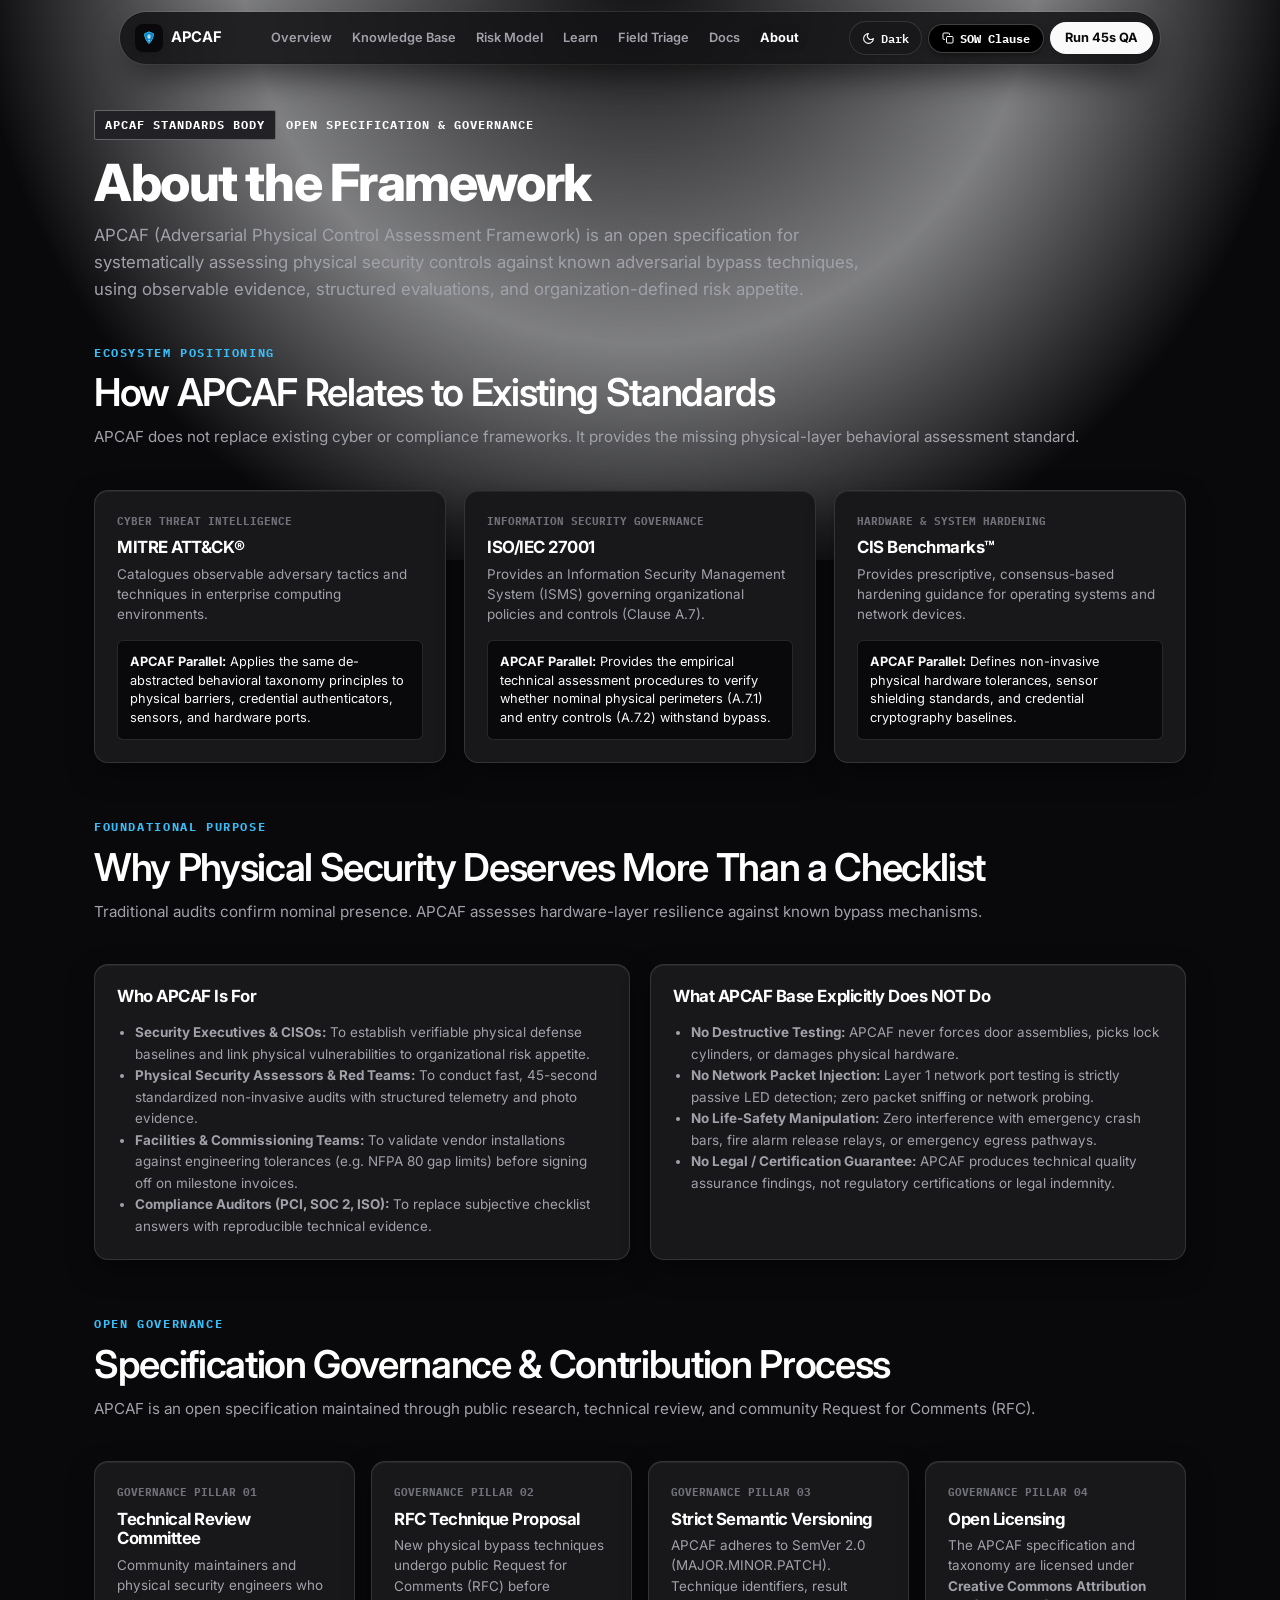
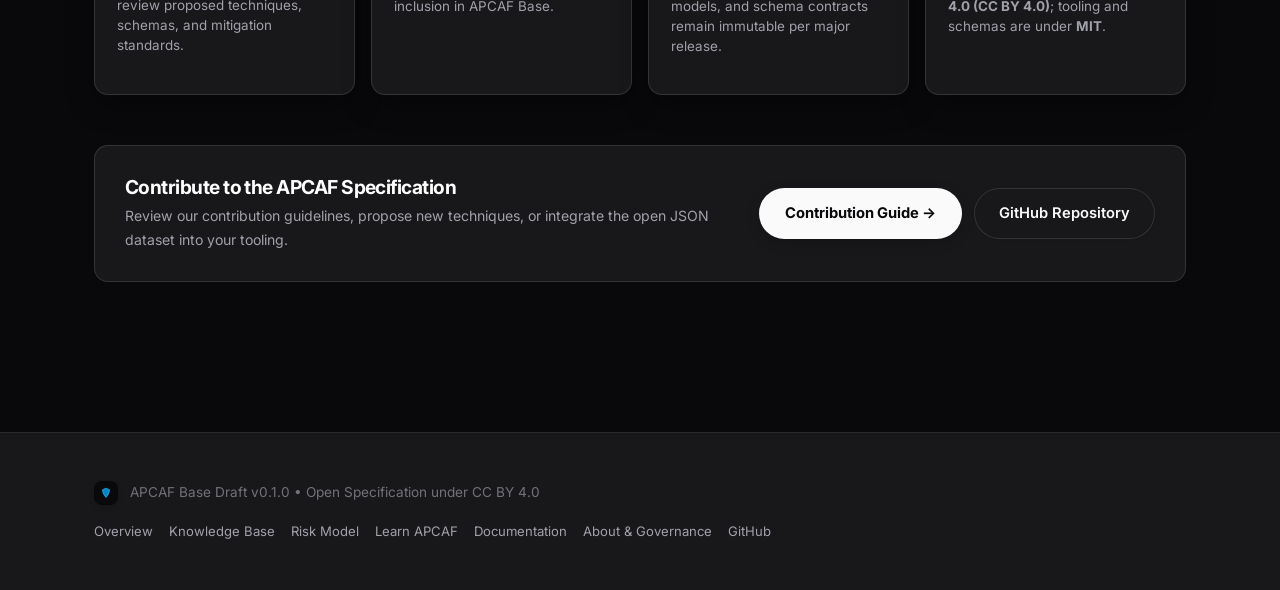
==== commit a6c45f15: "fix(standards): refine defensible claims, T1001 access-control engineering precision, and hero butto" ====
--- a/about.html
+++ b/about.html
@@ -96,7 +96,7 @@
         About the Framework
       </h1>
       <p style="font-size: 1.05rem; color: var(--text-body); line-height: 1.6; max-width: 780px;">
-        APCAF (Adversarial Physical Control Assessment Framework) is an open specification for systematically assessing physical security controls against known adversarial bypass techniques — using observable evidence, structured evaluations, and organization-defined risk appetite.
+        APCAF (Adversarial Physical Control Assessment Framework) is an open specification for systematically assessing physical security controls against known adversarial bypass techniques, using observable evidence, structured evaluations, and organization-defined risk appetite.
       </p>
     </div>
 
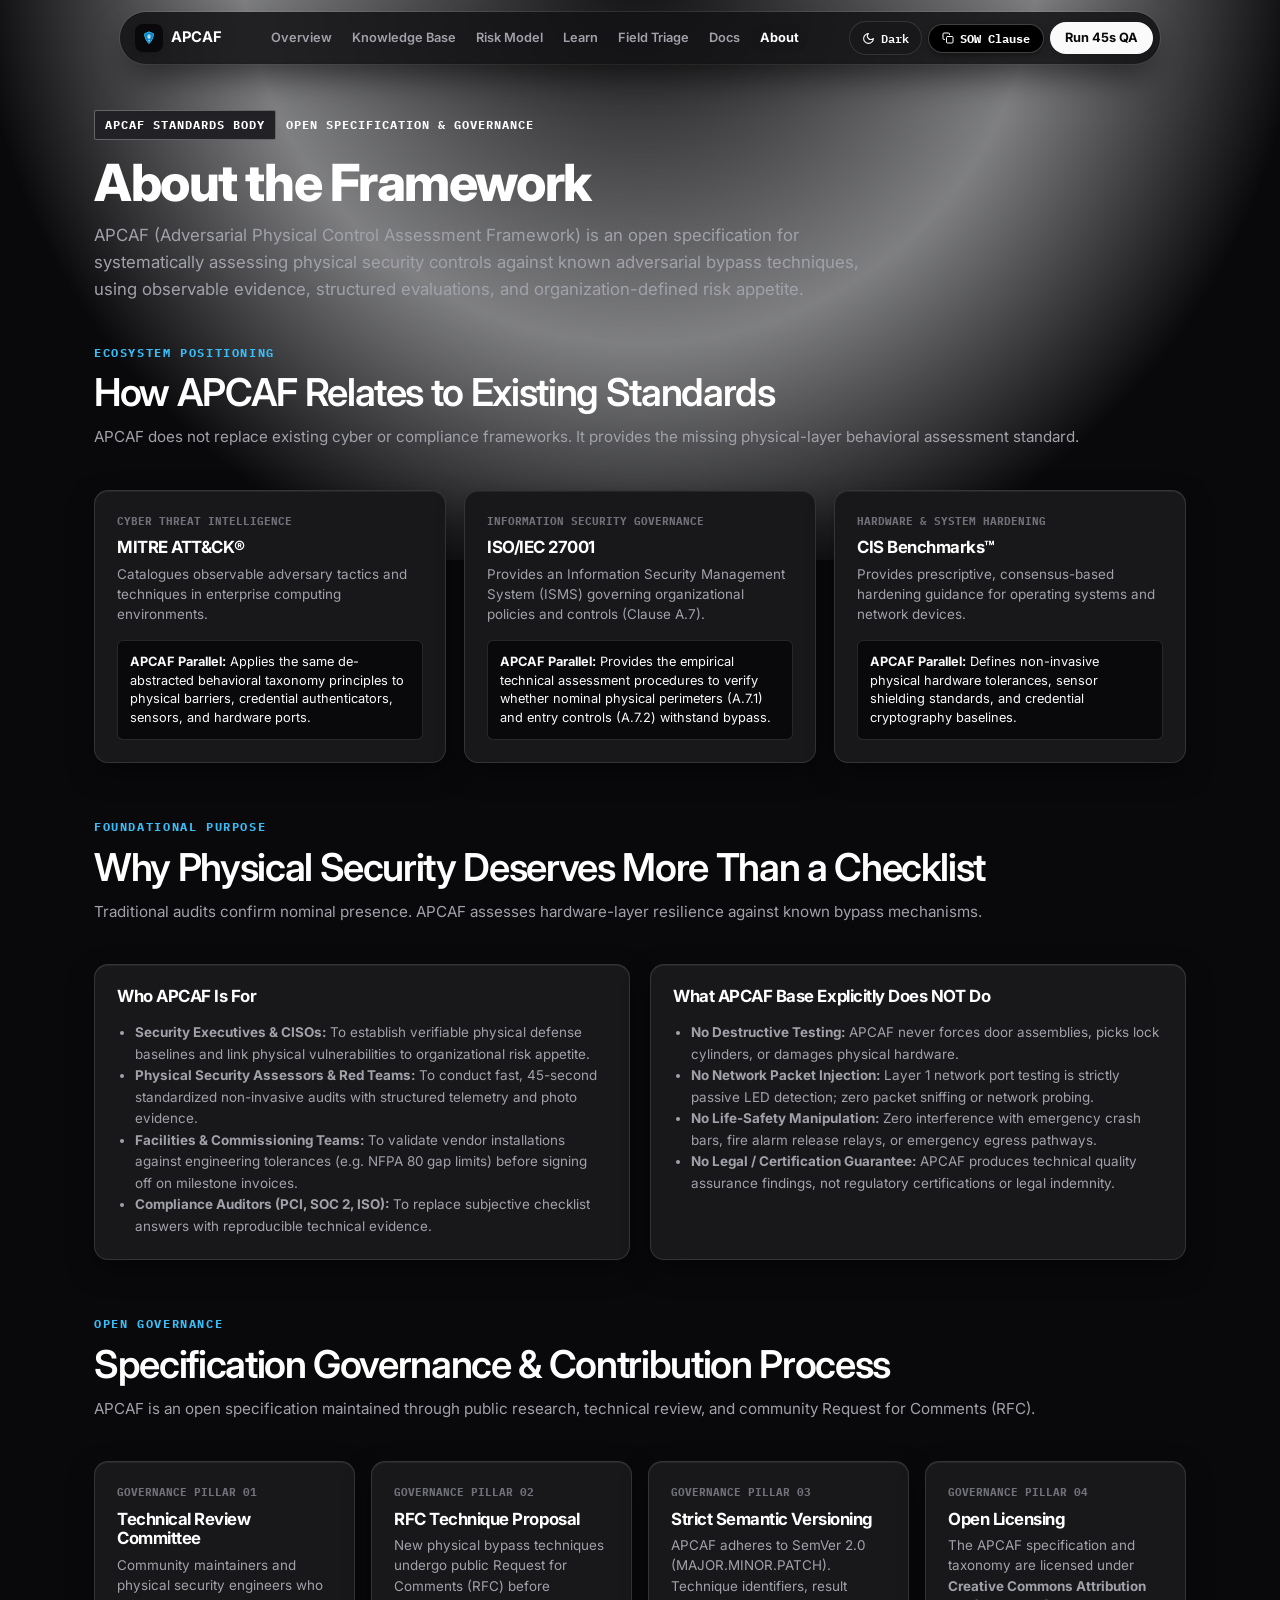
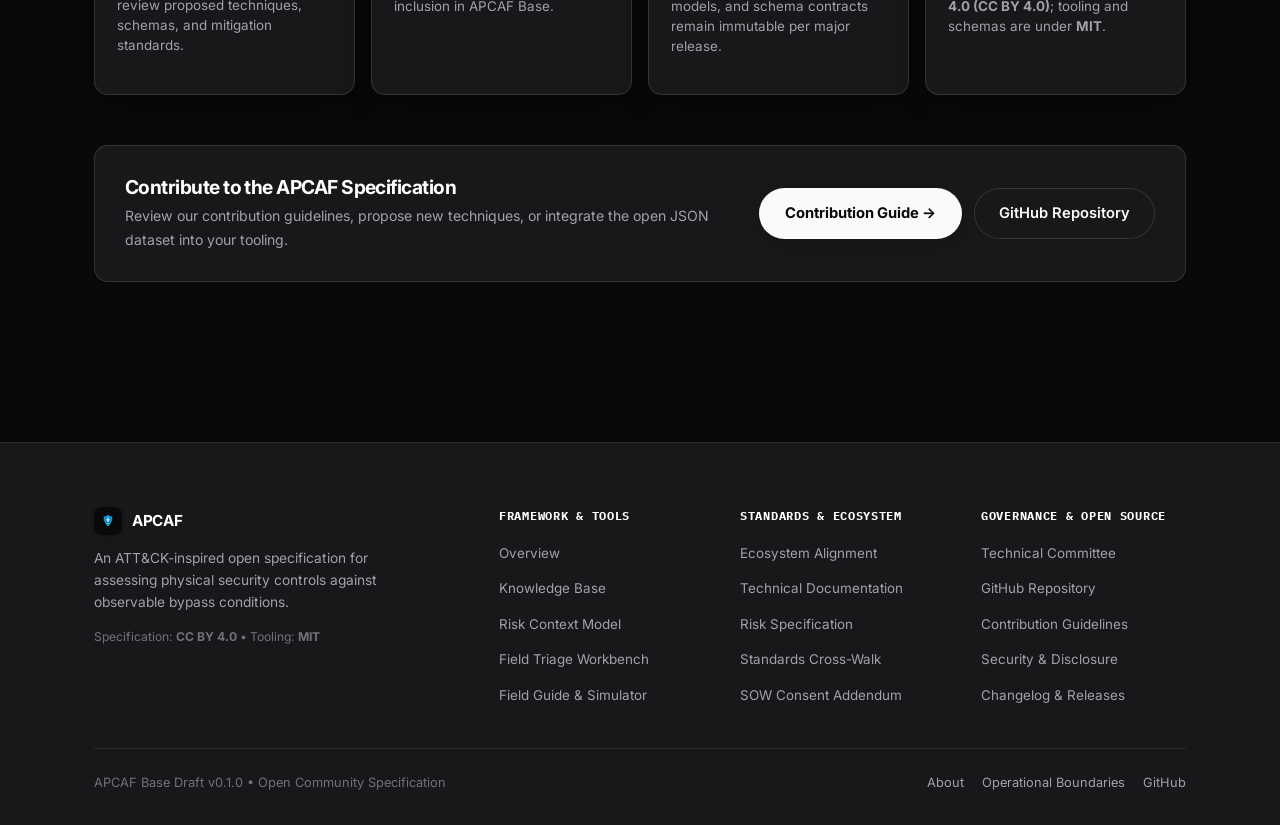
==== commit fb3752da: "fix(design): pathway grid layout, modern 4-column footer, clean docs portal, and risk math typograph" ====
--- a/about.html
+++ b/about.html
@@ -230,25 +230,70 @@
 
   <!-- Site Footer -->
   <footer class="site-footer">
-    <div class="container footer-inner">
-      <div style="display: flex; align-items: center; gap: 12px;">
-        <div class="brand-icon-box" style="width: 24px; height: 24px;">
-          <svg width="14" height="14" viewBox="0 0 64 64" fill="none">
-            <path d="M32 10 L48 17 C48 31 39.5 45 32 52 C24.5 45 16 31 16 17 Z" fill="#0284c7" stroke="#38bdf8" stroke-width="3" stroke-linejoin="round" />
-          </svg>
-        </div>
-        <div style="font-size: 0.85rem; color: var(--text-dim);">
-          APCAF Base Draft v0.1.0 • Open Specification under CC BY 4.0
-        </div>
-      </div>
-      <div style="display: flex; gap: 16px; flex-wrap: wrap;">
-        <a href="index.html" style="font-size: 0.82rem; color: var(--text-body);">Overview</a>
-        <a href="repository.html" style="font-size: 0.82rem; color: var(--text-body);">Knowledge Base</a>
-        <a href="risk.html" style="font-size: 0.82rem; color: var(--text-body);">Risk Model</a>
-        <a href="learn.html" style="font-size: 0.82rem; color: var(--text-body);">Learn APCAF</a>
-        <a href="docs.html" style="font-size: 0.82rem; color: var(--text-body);">Documentation</a>
-        <a href="about.html" style="font-size: 0.82rem; color: var(--text-body);">About &amp; Governance</a>
-        <a href="https://github.com/zoecyber001/APCAF" target="_blank" rel="noopener" style="font-size: 0.82rem; color: var(--text-body);">GitHub</a>
+    <div class="container">
+      <div class="footer-top-grid">
+        <div class="footer-brand-col">
+          <div style="display: flex; align-items: center; gap: 10px;">
+            <div class="brand-icon-box" style="width: 28px; height: 28px;">
+              <svg width="16" height="16" viewBox="0 0 64 64" fill="none">
+                <path d="M32 10 L48 17 C48 31 39.5 45 32 52 C24.5 45 16 31 16 17 Z" fill="#0284c7" stroke="#38bdf8" stroke-width="3" stroke-linejoin="round" />
+                <path d="M32 19 V35 M26 25 H38 M28 31 H36" stroke="#ffffff" stroke-width="3" stroke-linecap="round" />
+                <circle cx="32" cy="42" r="2.5" fill="#ffffff" />
+              </svg>
+            </div>
+            <span class="brand-badge" style="font-size: 0.95rem;">APCAF</span>
+          </div>
+          <p>
+            An ATT&amp;CK-inspired open specification for assessing physical security controls against observable bypass conditions.
+          </p>
+          <div style="margin-top: 14px; font-size: 0.76rem; color: var(--text-dim);">
+            Specification: <strong>CC BY 4.0</strong> • Tooling: <strong>MIT</strong>
+          </div>
+        </div>
+
+        <div>
+          <div class="footer-col-title">Framework &amp; Tools</div>
+          <ul class="footer-col-links">
+            <li><a href="index.html">Overview</a></li>
+            <li><a href="repository.html">Knowledge Base</a></li>
+            <li><a href="risk.html">Risk Context Model</a></li>
+            <li><a href="tools/field-triage.html">Field Triage Workbench</a></li>
+            <li><a href="learn.html">Field Guide &amp; Simulator</a></li>
+          </ul>
+        </div>
+
+        <div>
+          <div class="footer-col-title">Standards &amp; Ecosystem</div>
+          <ul class="footer-col-links">
+            <li><a href="about.html">Ecosystem Alignment</a></li>
+            <li><a href="docs.html">Technical Documentation</a></li>
+            <li><a href="docs.html#risk-model">Risk Specification</a></li>
+            <li><a href="docs.html#crosswalk">Standards Cross-Walk</a></li>
+            <li><a href="templates/ENGAGEMENT_CONSENT_CLAUSE.md">SOW Consent Addendum</a></li>
+          </ul>
+        </div>
+
+        <div>
+          <div class="footer-col-title">Governance &amp; Open Source</div>
+          <ul class="footer-col-links">
+            <li><a href="about.html#governance">Technical Committee</a></li>
+            <li><a href="https://github.com/zoecyber001/APCAF" target="_blank" rel="noopener">GitHub Repository</a></li>
+            <li><a href="https://github.com/zoecyber001/APCAF/blob/main/CONTRIBUTING.md" target="_blank" rel="noopener">Contribution Guidelines</a></li>
+            <li><a href="https://github.com/zoecyber001/APCAF/blob/main/SECURITY.md" target="_blank" rel="noopener">Security &amp; Disclosure</a></li>
+            <li><a href="https://github.com/zoecyber001/APCAF/blob/main/CHANGELOG.md" target="_blank" rel="noopener">Changelog &amp; Releases</a></li>
+          </ul>
+        </div>
+      </div>
+
+      <div class="footer-bottom-bar">
+        <div>
+          APCAF Base Draft v0.1.0 • Open Community Specification
+        </div>
+        <div style="display: flex; gap: 18px;">
+          <a href="about.html">About</a>
+          <a href="docs.html#boundaries">Operational Boundaries</a>
+          <a href="https://github.com/zoecyber001/APCAF" target="_blank" rel="noopener">GitHub</a>
+        </div>
       </div>
     </div>
   </footer>
--- a/styles.css
+++ b/styles.css
@@ -1146,6 +1146,51 @@
   background: rgba(255, 255, 255, 0.3);
 }
 
+/* Documentation Specification Tables */
+.spec-table-wrap {
+  width: 100%;
+  overflow-x: auto;
+  margin: 14px 0;
+  border: 1px solid var(--border-card);
+  border-radius: var(--radius-md);
+  background: var(--bg-surface);
+}
+
+.spec-table {
+  width: 100%;
+  border-collapse: collapse;
+  text-align: left;
+  font-size: 0.86rem;
+}
+
+.spec-table th {
+  background: var(--bg-subtle);
+  color: var(--text-pure);
+  font-family: var(--font-mono);
+  font-size: 0.74rem;
+  font-weight: 700;
+  text-transform: uppercase;
+  letter-spacing: 0.05em;
+  padding: 12px 14px;
+  border-bottom: 1px solid var(--border-subtle);
+}
+
+.spec-table td {
+  padding: 12px 14px;
+  border-bottom: 1px solid var(--border-subtle);
+  color: var(--text-body);
+  vertical-align: top;
+  line-height: 1.5;
+}
+
+.spec-table tr:last-child td {
+  border-bottom: none;
+}
+
+.spec-table tr:hover td {
+  background: var(--bg-surface-elevated);
+}
+
 .atomic-step-list {
   display: flex;
   flex-direction: column;
@@ -1954,27 +1999,114 @@
   to { opacity: 1; transform: translateY(0) scale(1); }
 }
 
-/* Footer */
+/* Pathway Grid */
+.path-grid {
+  display: grid;
+  grid-template-columns: repeat(4, 1fr);
+  gap: 20px;
+  margin-top: 24px;
+}
+
+@media (max-width: 1024px) {
+  .path-grid {
+    grid-template-columns: repeat(2, 1fr);
+    gap: 16px;
+  }
+}
+
+@media (max-width: 600px) {
+  .path-grid {
+    grid-template-columns: 1fr;
+    gap: 14px;
+  }
+}
+
+/* Modern Multi-Column Standards Body Footer */
 .site-footer {
   border-top: 1px solid var(--border-subtle);
-  padding: clamp(32px, 6vw, 48px) 0;
-  margin-top: clamp(48px, 8vw, 80px);
+  padding: clamp(48px, 6vw, 64px) 0 32px;
+  margin-top: clamp(60px, 8vw, 90px);
   background: var(--bg-surface);
 }
 
-.footer-inner {
+.footer-top-grid {
+  display: grid;
+  grid-template-columns: 1.8fr 1fr 1fr 1fr;
+  gap: 36px;
+  margin-bottom: 40px;
+}
+
+@media (max-width: 960px) {
+  .footer-top-grid {
+    grid-template-columns: 1fr 1fr;
+    gap: 28px;
+  }
+}
+
+@media (max-width: 580px) {
+  .footer-top-grid {
+    grid-template-columns: 1fr;
+    gap: 24px;
+  }
+}
+
+.footer-brand-col p {
+  font-size: 0.86rem;
+  color: var(--text-body);
+  line-height: 1.6;
+  margin-top: 12px;
+  max-width: 320px;
+}
+
+.footer-col-title {
+  font-family: var(--font-mono);
+  font-size: 0.74rem;
+  font-weight: 700;
+  text-transform: uppercase;
+  letter-spacing: 0.06em;
+  color: var(--text-pure);
+  margin-bottom: 14px;
+}
+
+.footer-col-links {
+  list-style: none;
+  padding: 0;
+  margin: 0;
+  display: flex;
+  flex-direction: column;
+  gap: 10px;
+}
+
+.footer-col-links a {
+  font-size: 0.84rem;
+  color: var(--text-body);
+  text-decoration: none;
+  transition: color 140ms ease;
+}
+
+.footer-col-links a:hover {
+  color: var(--text-pure);
+}
+
+.footer-bottom-bar {
+  border-top: 1px solid var(--border-subtle);
+  padding-top: 24px;
   display: flex;
   justify-content: space-between;
   align-items: center;
   flex-wrap: wrap;
   gap: 16px;
-}
-
-@media (max-width: 640px) {
-  .footer-inner {
-    flex-direction: column;
-    align-items: flex-start;
-  }
+  font-size: 0.8rem;
+  color: var(--text-dim);
+}
+
+.footer-bottom-bar a {
+  color: var(--text-body);
+  text-decoration: none;
+}
+
+.footer-bottom-bar a:hover {
+  color: var(--text-pure);
 }
 
 /* Print Styles */
